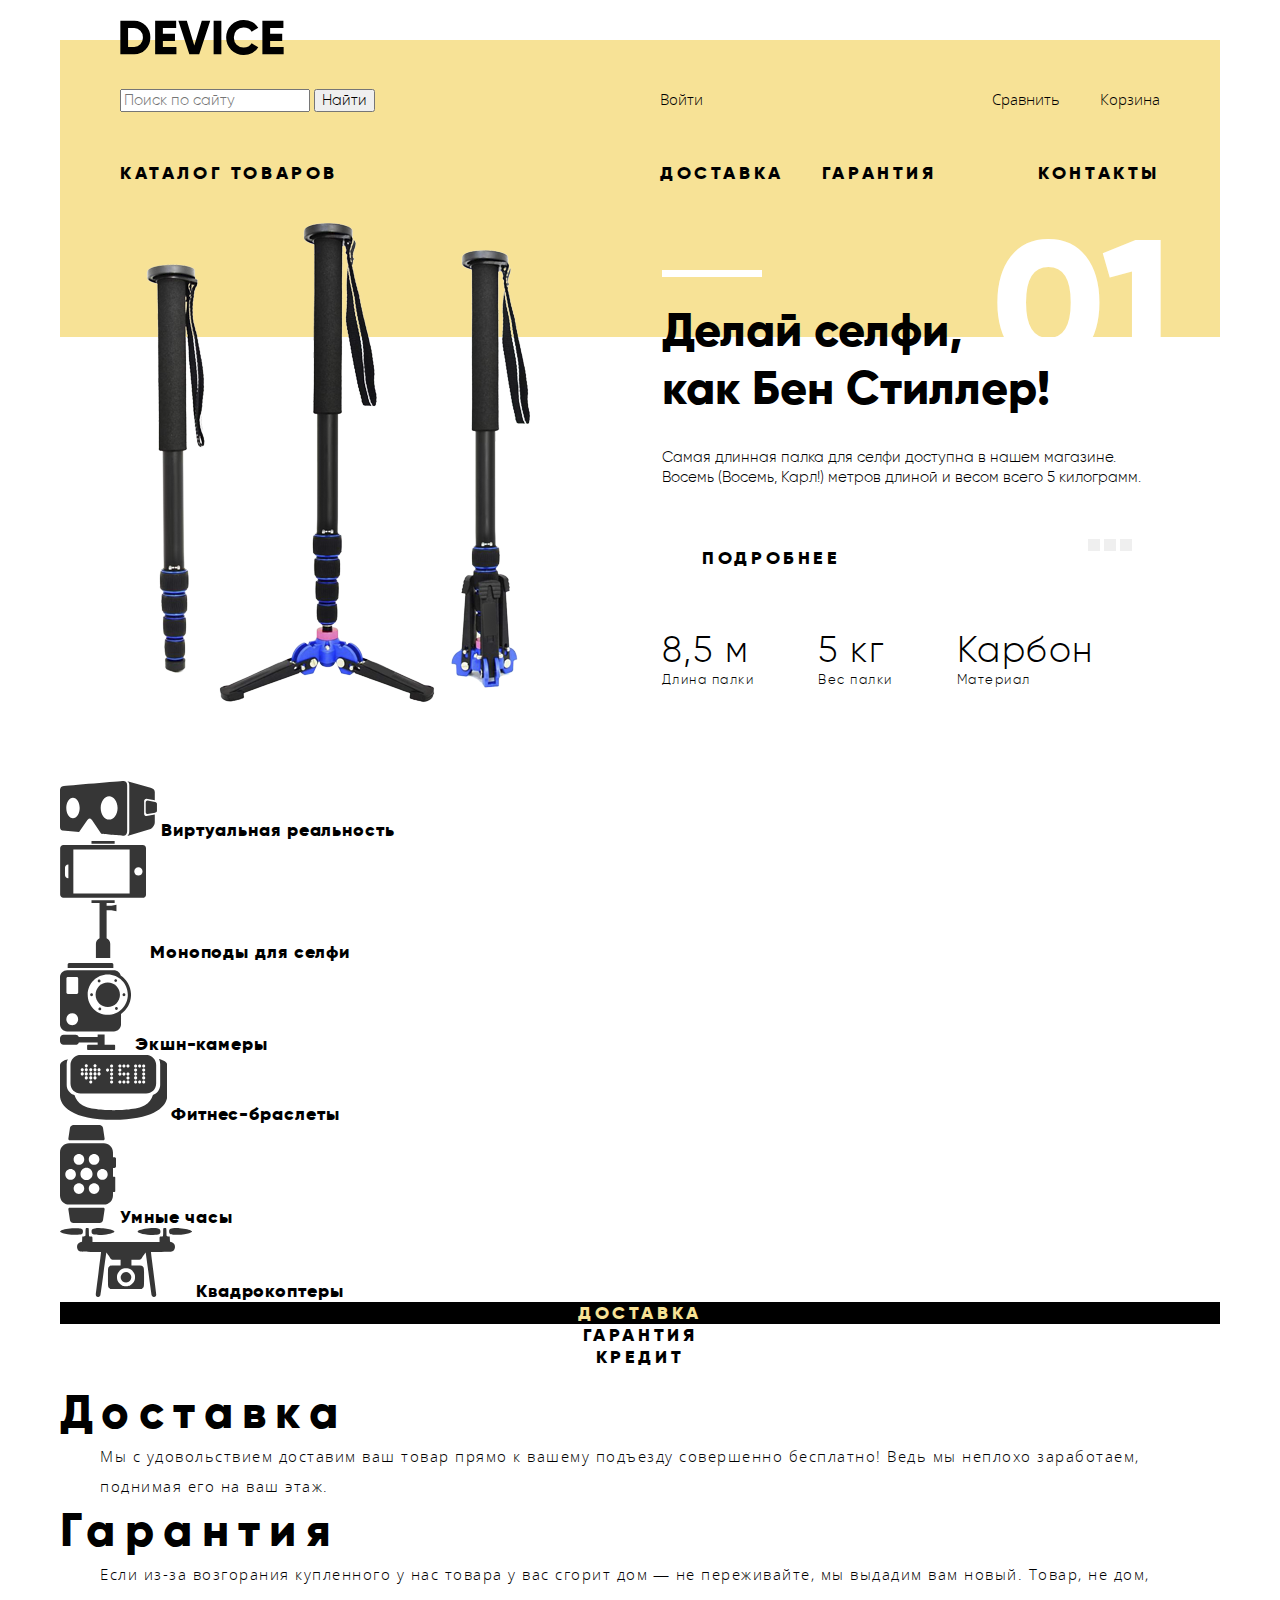
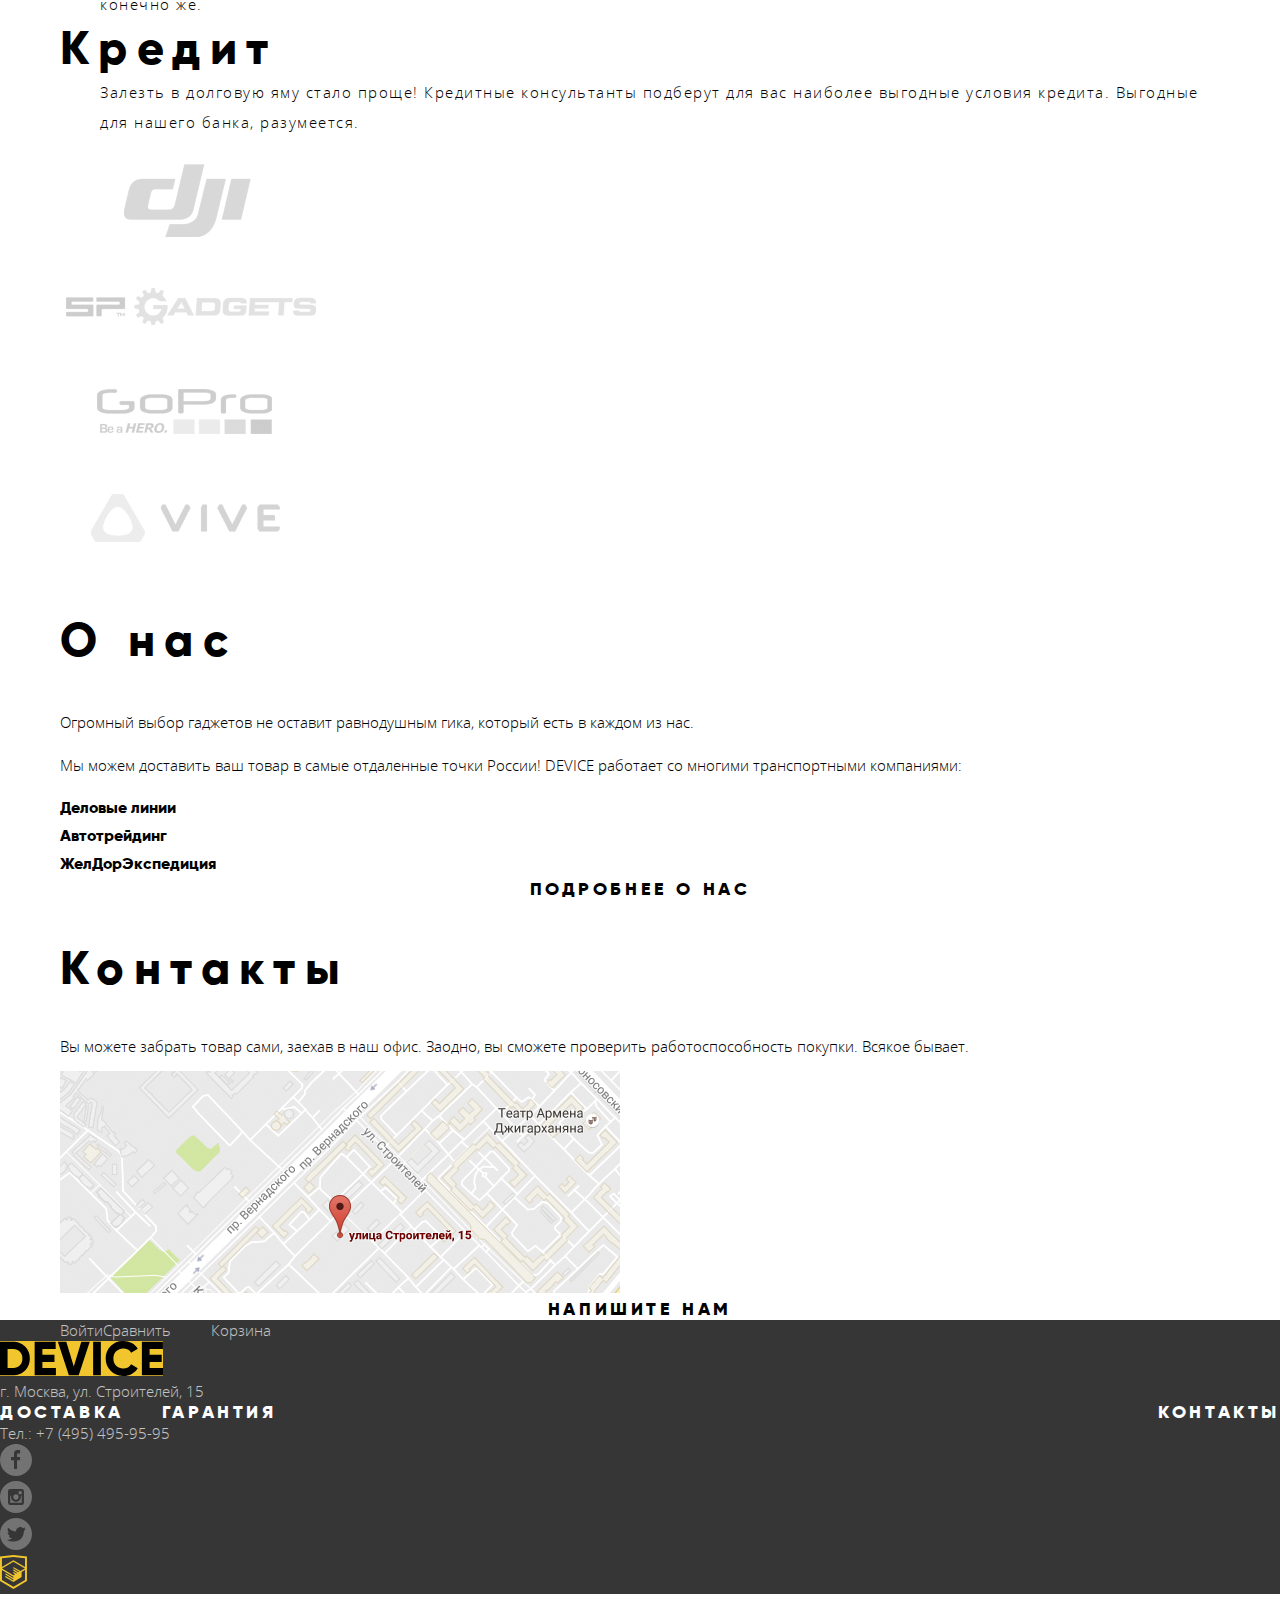
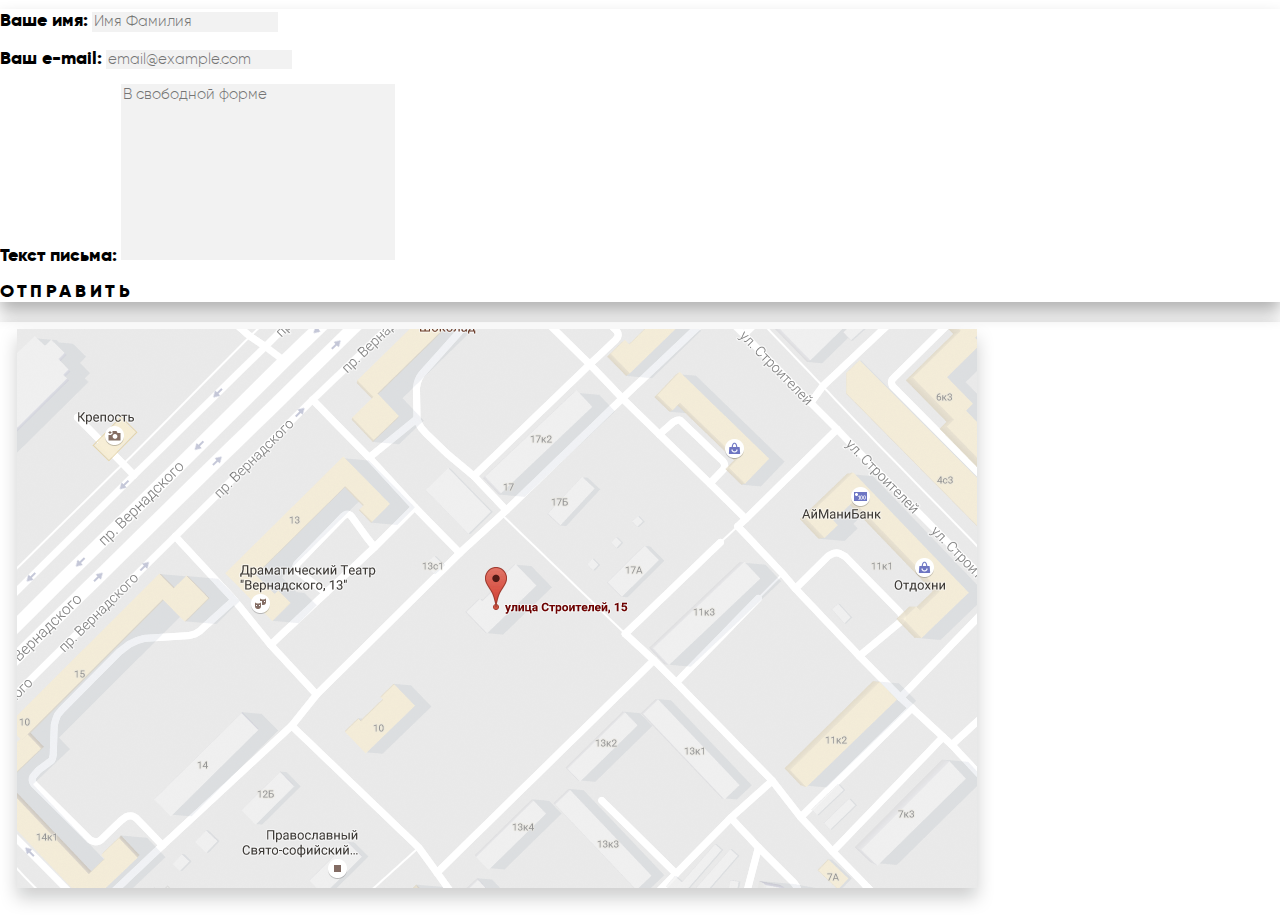
==== index.html @ 8427e27d "feat: add styles until slider" ====
<!DOCTYPE html>
<html lang="ru">

  <head>
    <meta charset="utf-8" />
    <meta http-equiv="X-UA-Compatible" content="IE=edge">
    <meta name="viewport" content="width=device-width, initial-scale=1.0">
    <link rel="stylesheet" href="css/normalize.css">
    <link rel="stylesheet" href="css/style.css">
    <title>Девайс</title>
  </head>

  <body class="page-body">
    <svg class="user-menu-sprite" xmlns="http://www.w3.org/2000/svg" xmlns:xlink="http://www.w3.org/1999/xlink"
      version="1.1">
      <symbol id="user" viewBox="0 0 9 10">
        <path fill="currentColor" d="M4.5.333c1.197 0 2.167 1.044 2.167 2.334C6.667 3.956 5.697 5 4.5 5
              3.303 5 2.333 3.956 2.333 2.667c0-1.29.97-2.334 2.167-2.334zm0
              9.334s4.333 0 4.333-1.167c0-1.4-2.112-2.917-4.333-2.917C2.28 5.583.167
              7.1.167 8.5.167 9.667 4.5 9.667 4.5 9.667z">
        </path>
      </symbol>
      <symbol id="compare" viewBox="0 0 10 10">
        <path fill="currentColor" d="M8 2h1.984v8H8zM0
              3h1.984v7H0zm4-3h2v10H4z"></path>
      </symbol>
      <symbol id="cart" viewBox="0 0 12 12">
        <path fill="currentColor" d="M11.864 3.017a.429.429 0 0 0-.327-.154H9.225V4.09c0 .563-.484
              1.022-1.08 1.022-.594 0-1.078-.458-1.078-1.022V2.863H4.909V4.09c0
              .563-.485 1.022-1.08 1.022-.595
              0-1.078-.458-1.078-1.022V2.863H.438a.43.43 0 0 0-.327.154.472.472 0 0
              0-.108.358l.776 7.134c.015.806.642 1.455 1.411 1.455h7.595c.77 0
              1.396-.649 1.411-1.455l.776-7.134a.476.476 0 0 0-.108-.358z">
        </path>
        <path fill="currentColor" d="M3.829 4.499c.239 0 .433-.184.433-.409V1.84c0-.632.672-1.022
              1.295-1.022h1.079c.655 0 1.078.401 1.078 1.022v2.25c0
              .225.194.409.431.409.239 0 .433-.184.433-.409V1.84C8.577.773 7.761 0
              6.636 0H5.557c-1.19 0-2.159.826-2.159 1.84v2.25c0
              .225.194.409.431.409z">
        </path>
      </symbol>
      <symbol id="logo" viewBox="0 0 164 35">
        <path fill="currentColor"
          d="m0.35 0.7v33.6h13.532a15.723 15.723 0 0 0 11.72-4.824 16.464 16.464
              0 0 0 4.712-11.976 16.465 16.465 0 0 0-4.712-11.976 15.723 15.723 0 0
              0-11.72-4.824zm7.733 26.208v-18.819h5.8a8.648 8.648 0 0 1 6.5 2.568
              9.412 9.412 0 0 1 2.489 6.84 9.41 9.41 0 0 1-2.489 6.84 8.646 8.646 0
              0 1-6.5
              2.568h-5.8zm34.8-5.952h12.082v-7.3h-12.086v-5.567h13.291v-7.389h-21.024v33.6h21.265v-7.392h-13.532v-5.952zm36.343
              13.344 11.019-33.6h-8.458l-7.491 24.72-7.491-24.72h-8.457l11.019
              33.6zm14.4 0h7.733v-33.6h-7.733zm38.615-1.416a15.514 15.514 0 0 0
              6.041-5.688l-6.67-3.84a7.488 7.488 0 0 1-3.165 3.024 9.874 9.874 0 0
              1-4.664 1.1 9.594 9.594 0 0 1-7.177-2.736 9.907 9.907 0 0
              1-2.682-7.248 9.908 9.908 0 0 1 2.682-7.248 9.594 9.594 0 0 1
              7.177-2.736 9.914 9.914 0 0 1 4.64 1.08 7.6 7.6 0 0 1 3.189
              3.048l6.67-3.84a15.881 15.881 0 0 0-6.09-5.688 17.419 17.419 0 0
              0-8.409-2.088 17.12 17.12 0 0 0-17.592 17.472 17.12 17.12 0 0 0 17.589
              17.476 17.519 17.519 0 0 0
              8.458-2.088zm17.881-11.928h12.082v-7.3h-12.085v-5.567h13.29v-7.389h-21.022v33.6h21.264v-7.392h-13.532v-5.952z">
        </path>
      </symbol>
      <symbol id="icon-plus" viewBox="0 0 16 16">
        <path fill="currentColor" d="M16 7H9V0H7v7H0v2h7v7h2V9h7z" />
      </symbol>
    </svg>
    <div class="container">
      <header class="page-header">
        <a class="logo__link pseudo-opacity">
          <svg class="logo__picture" width="164" height="35">
            <use xlink:href="#logo"></use>
          </svg>
          <!-- <img src="img/content/logo-device.svg" width="163" height="35" alt="Логотип проекта Девайс"
            class="logo__picture" /> -->
        </a>
        <div class="top-menu-container">
          <form action="https://echo.htmlacademy.ru/" class="search">
            <label for="search" class="visually-hidden">Поле поиска по сайту</label>
            <input type="text" name="search" id="search" placeholder="Поиск по сайту" />
            <button type="submit">Найти</button>
          </form>

          <ul class="user-menu list">
            <li class="user-menu__item user-menu__item--no-username">
              <a class="user-menu__link pseudo-opacity" aria-label="В личный
                            кабинет пользователя"></a>
            </li>
            <li class="user-menu__item user-menu__item--login">
              <a href="/blank.html" class="user-menu__link pseudo-opacity">Войти</a>
            </li>
            <li class="user-menu__item">
              <a href="/blank.html" class="user-menu__link pseudo-opacity">Сравнить</a>
            </li>
            <li class="user-menu__item">
              <a href="/blank.html" class="user-menu__link pseudo-opacity">Корзина</a>
            </li>
          </ul>
        </div>

        <nav class="site-navigation">
          <div class="sub-menu-container">
            <a href="/catalog.html" class="site-navigation__catalog-link extra-bold pseudo-opacity">Каталог товаров</a>
            <ul class="sub-menu list">
              <li class="sub-menu__section">
                <ul class="sub-menu__list list">
                  <li class="sub-menu__item">
                    <a href="/catalog.html" class="sub-menu__link pseudo-opacity">Виртуальная реальность</a>
                  </li>
                  <li class="sub-menu__item">
                    <a href="/catalog.html" class="sub-menu__link pseudo-opacity">Моноподы для селфи</a>
                  </li>
                  <li class="sub-menu__item">
                    <a href="/catalog.html" class="sub-menu__link pseudo-opacity">Экшн-камеры</a>
                  </li>
                </ul>
              </li>
              <li class="sub-menu__section">
                <ul class="sub-menu__list list">
                  <li class="sub-menu__item">
                    <a href="/catalog.html" class="sub-menu__link pseudo-opacity">Фитнес-браслеты</a>
                  </li>
                  <li class="sub-menu__item">
                    <a href="/catalog.html" class="sub-menu__link pseudo-opacity">Умные часы</a>
                  </li>
                </ul>
              </li>
              <li class="sub-menu__section">
                <ul class="sub-menu__list list">
                  <li class="sub-menu__item">
                    <a href="/catalog.html" class="sub-menu__link pseudo-opacity">Квадрокоптер</a>
                  </li>
                </ul>
              </li>
            </ul>
          </div>

          <ul class="site-navigation__list list">
            <li class="site-navigation__item">
              <a href="/blank.html" class="extra-bold site-navigation__link pseudo-opacity">Доставка</a>
            </li>
            <li class="site-navigation__item">
              <a href="/blank.html" class="extra-bold site-navigation__link pseudo-opacity">Гарантия</a>
            </li>
            <li class="site-navigation__item">
              <a href="/blank.html" class="extra-bold site-navigation__link pseudo-opacity">Контакты</a>
            </li>
          </ul>
        </nav>
      </header>
    </div>

    <main>
      <div class="container">
        <h1 class="visually-hidden">Интернет-магазин гаджетов "Девайс"</h1>

        <section class="promo-slider">
          <h2 class="visually-hidden">Топ девайсов</h2>
          <ol class="promo-slider__list list">
            <li class="promo-slider__item">
              <div class="promo-slider__picture-wrapper">
                <img src="img/content/slider-1.png" width="384" height="486" alt="Селфи-палка из карбона" />
              </div>
              <div class="promo-slider__content">
                <span class="promo-slider__slide-number extra-bold">01</span>
                <h3 class="promo-slider__title title">
                  Делай селфи, <br />
                  как Бен Стиллер!
                </h3>
                <p class="promo-slider__text">
                  Самая длинная палка для селфи доступна в нашем магазине.<br />
                  Восемь (Восемь, Карл!) метров длиной и весом всего 5 килограмм.
                </p>
                <a href="/blank.html" class="promo-slider__link extra-bold color-link">Подробнее</a>
                <dl class="promo-slider__properties">
                  <div class="promo-slider__properties-item">
                    <dt>Длина палки</dt>
                    <dd>8,5 м</dd>
                  </div>
                  <div class="promo-slider__properties-item">
                    <dt>Вес палки</dt>
                    <dd>5 кг</dd>
                  </div>
                  <div class="promo-slider__properties-item">
                    <dt>Материал</dt>
                    <dd>Карбон</dd>
                  </div>
                </dl>
              </div>
            </li>
            <li class="promo-slider__item promo-slider__item--inactive">
              <div class="promo-slider__picture-wrapper">
                <img src="img/content/slider-2.png" width="345" height="485" alt="Фитнес-браслет" />
              </div>
              <div class="promo-slider__content">
                <span class="promo-slider__slide-number extra-bold">02</span>
                <h3 class="promo-slider__title title">
                  Худеем<br />
                  правильно!
                </h3>
                <p class="promo-slider__text">
                  Мотивирующие фитнес-браслеты помогут найти в себе силы<br />
                  не пропускать занятия и соблюдать диету.
                </p>
                <a href="/blank.html" class="promo-slider__link extra-bold color-link">Подробнее</a>
                <dl class="promo-slider__properties">
                  <div class="promo-slider__properties-item">
                    <dt>Без подзарядки</dt>
                    <dd часов>48 часов</dd>
                  </div>
                </dl>
              </div>
            </li>
            <li class="promo-slider__item promo-slider__item--inactive">
              <div class="promo-slider__picture-wrapper">
                <img src="img/content/slider-3.png" width="526" height="334" alt="Квадрокоптер" />
              </div>
              <div class="promo-slider__content">
                <span class="promo-slider__slide-number extra-bold">03</span>
                <h3 class="promo-slider__title title">
                  Порхает как бабочка,<br />
                  жалит как пчела!
                </h3>
                <p class="promo-slider__text">
                  Этот обычный, на первый взгляд, квадрокоптер оснащен<br />
                  мощным лазером, замаскированным под стандартную камеру.
                </p>
                <a href="/blank.html" class="promo-slider__link extra-bold color-link">Подробнее</a>
                <dl class="promo-slider__properties">
                  <div class="promo-slider__properties-item">
                    <dt>Дальность полета</dt>
                    <dd>800 м</dd>
                  </div>
                  <div class="promo-slider__properties-item">
                    <dt>Радиус поражения</dt>
                    <dd>50 м</dd>
                  </div>
                </dl>
              </div>
            </li>
          </ol>
          <div class="promo-slider__slider">
            <button type="button" class="promo-slider__slider-item promo-slider__slider-item--active"></button>
            <button type="button" class="promo-slider__slider-item"></button>
            <button type="button" class="promo-slider__slider-item"></button>
          </div>
        </section>

        <section class="categories">
          <h2 class="visually-hidden">Категории каталога</h2>
          <ul class="categories__list list">
            <li class="categories__item">
              <img src="img/decor/popular-1.svg" width="97" height="55" alt="Виртуальная реальность" />
              <a href="catalog.html">Виртуальная реальность</a>
            </li>
            <li class="categories__item">
              <img src="img/decor/popular-2.svg" width="86" height="117" alt="Моноподы для селфи" />
              <a href="catalog.html">Моноподы для селфи</a>
            </li>
            <li class="categories__item">
              <img src="img/decor/popular-3.svg" width="71" height="87" alt="Экшн-камеры" />
              <a href="catalog.html">Экшн-камеры</a>
            </li>
            <li class="categories__item">
              <img src="img/decor/popular-4.svg" width="107" height="65" alt="Фитнес-браслеты" />
              <a href="catalog.html">Фитнес-браслеты</a>
            </li>
            <li class="categories__item">
              <img src="img/decor/popular-5.svg" width="56" height="98" alt="Умные часы" />
              <a href="catalog.html">Умные часы</a>
            </li>
            <li class="categories__item">
              <img src="img/decor/popular-6.svg" width="132" height="69" alt="Квадрокоптеры" />
              <a href="catalog.html">Квадрокоптеры</a>
            </li>
          </ul>
        </section>
      </div>

      <section class="services">
        <div class="container">
          <h2 class="visually-hidden">Предоставляемые услуги</h2>

          <ul class="services-navigation list">
            <li class="services-navigation__item services-navigation__item--active">
              <a href="/index.html" class="color-link">доставка</a>
            </li>
            <li class="services-navigation__item">
              <a href="/index.html" class="color-link">гарантия</a>
            </li>
            <li class="services-navigation__item">
              <a href="/index.html" class="color-link">кредит</a>
            </li>
          </ul>

          <dl class="services-definition">
            <div class="services-definition__item services-definition__item-1 services-definition__item--active">
              <dt class="extra-bold title title--wide">Доставка</dt>
              <dd>
                Мы с удовольствием доставим ваш товар прямо к вашему подъезду
                совершенно бесплатно! Ведь мы неплохо заработаем, поднимая его на
                ваш этаж.
              </dd>
            </div>

            <div class="services-definition__item services-definition__item-2">
              <dt class="extra-bold title title--wide">Гарантия</dt>
              <dd>
                Если из-за возгорания купленного у нас товара у вас сгорит дом — не
                переживайте, мы выдадим вам новый. Товар, не дом, конечно же.
              </dd>
            </div>

            <div class="services-definition__item services-definition__item-3">
              <dt class="extra-bold title title--wide">Кредит</dt>
              <dd>
                Залезть в долговую яму стало проще! Кредитные консультанты подберут
                для вас наиболее выгодные условия кредита. Выгодные для нашего
                банка, разумеется.
              </dd>
            </div>
          </dl>
        </div>
      </section>

      <div class="container">
        <section class="brands">
          <h2 class="visually-hidden">Список брендов</h2>
          <ul class="brands__list list">
            <li class="brands__item">
              <a href="/blank.html">
                <img src="img/content/logo-1.png" width="260" height="100" alt="На сайт компании" />
              </a>
            </li>
            <li class="brands__item">
              <a href="/blank.html">
                <img src="img/content/logo-2.png" width="260" height="100" alt="На сайт компании" />
              </a>
            </li>
            <li>
              <a href="/blank.html">
                <img src="img/content/logo-3.png" width="260" height="100" alt="На сайт компании" />
              </a>
            </li>
            <li class="brands__item">
              <a href="/blank.html">
                <img src="img/content/logo-4.png" width="260" height="100" alt="На сайт компании" />
              </a>
            </li>
          </ul>
        </section>
      </div>

      <div class="container">
        <section class="about">
          <h2 class="title title--wide">О нас</h2>
          <p class="text-paragraph">
            Огромный выбор гаджетов не оставит равнодушным гика, который есть в
            каждом из нас.
          </p>
          <p class="text-paragraph">
            Мы можем доставить ваш товар в самые отдаленные точки России! DEVICE
            работает со многими транспортными компаниями:
          </p>
          <ul class="partners__list list">
            <li class="partners__item">Деловые линии</li>
            <li class="partners__item">Автотрейдинг</li>
            <li class="partners__item">ЖелДорЭкспедиция</li>
          </ul>
          <a href="/blank.html" class="extra-bold color-link">подробнее о нас</a>
        </section>

        <section class="contacts">
          <h2 class="title title--wide">Контакты</h2>
          <p class="text-paragraph">
            Вы можете забрать товар сами, заехав в наш офис. Заодно, вы сможете
            проверить работоспособность покупки. Всякое бывает.
          </p>
          <a href="/blank.html">
            <img src="img/content/map.png" width="560" height="222" alt="Карта" />
          </a>
          <a href="/blank.html" class="extra-bold color-link">напишите нам</a>
        </section>
      </div>
    </main>

    <footer class="page-footer">
      <div class="container">
        <ul class="user-menu list">
          <li class="user-menu__item">
            <a href="/blank.html" class="user-menu__link">Войти</a>
          </li>
          <li class="user-menu__item">
            <a href="/blank.html" class="user-menu__link">Сравнить</a>
          </li>
          <li class="user-menu__item">
            <a href="/blank.html" class="user-menu__link">Корзина</a>
          </li>
        </ul>
      </div>

      <a class="logo__link pseudo-opacity">
        <img src="img/content/logo-device.svg" width="163" height="35" alt="Лого" class="logo__picture" />
      </a>

      <div>
        <address class="footer__address">г. Москва, ул. Строителей, 15</address>

        <ul class="site-navigation__list list">
          <li class="site-navigation__item">
            <a href="/blank.html" class="extra-bold site-navigation__link pseudo-opacity">Доставка</a>
          </li>
          <li class="site-navigation__item">
            <a href="/blank.html" class="extra-bold site-navigation__link pseudo-opacity">Гарантия</a>
          </li>
          <li class="site-navigation__item">
            <a href="/blank.html" class="extra-bold site-navigation__link pseudo-opacity">Контакты</a>
          </li>
        </ul>

        <a href="tel:+74954959595" class="footer__phone">Тел.: +7 (495) 495-95-95</a>
      </div>

      <div>
        <ul class="socials__list list">
          <li class="socials__item">
            <a href="https://facebook.com/" class="socials__link socials__link--facebook">
              <img src="img/decor/icon-fb.svg" width="32" height="32" alt="Facebook" />
            </a>
          </li>
          <li class="socials__item">
            <a href="https://instagram.com/" class="socials__link socials__link--instagram">
              <img src="img/decor/icon-instagram.svg" width="32" height="32" alt="Instagram" />
            </a>
          </li>
          <li class="socials__item">
            <a href="https://www.twitter.com/" class="socials__link socials__link--twitter">
              <img src="img/decor/icon-twitter.svg" width="32" height="32" alt="Twitter" />
            </a>
          </li>
        </ul>

        <a href="https://htmlacademy.ru/intensive/htmlcss" class="pseudo-opacity">
          <img src="img/content/logo-html.svg" width="27" height="34" alt="HTML Academy" />
        </a>
      </div>
    </footer>

    <section class="feedback">
      <h2 class="visually-hidden">Напишите нам</h2>
      <div class="feedback__form-container">
        <form class="feedback__form" action="https://echo.htmlacademy.ru/" method="post">
          <p>
            <label for="feedback-name">Ваше имя:</label>
            <input type="text" class="feedback__form-field" name="feedback-name" id="feedback-name"
              placeholder="Имя Фамилия">
          </p>

          <p>
            <label for="feedback-email">Ваш e-mail:</label>
            <input type="email" class="feedback__form-field" name="feedback-email" id="feedback-email"
              placeholder="email@example.com">
          </p>

          <p>
            <label for="feedback-message">Текст письма:</label>
            <textarea name="feedback-message" class="feedback__form-field feedback-text" id="feedback-message" cols="30"
              rows="10" placeholder="В свободной форме"></textarea>
          </p>

          <button type="submit" class="feedback__form-submit btn-reset-style extra-bold color-link">Отправить</button>
        </form>
      </div>
      <button type="button" class="feedback__close-form btn-reset-style close-form-btn">
        <span class="visually-hidden">Закрыть форму обратной связи</span>
      </button>
    </section>

    <section class="popup-map">
      <div class="popup-map__container">
        <h2 class="visually-hidden">Как до нас добраться</h2>
        <img src="img/content/map-big.png" width="994" height="593" alt="Карта">
        <button type="button" class="popup-map__close-button btn-reset-style close-form-btn">
          <span class="visually-hidden">Закрыть карту</span>
        </button>
      </div>
    </section>
  </body>

</html>
---- css/style.css ----
@font-face {
  font-family: "Open Sans";
  font-weight: 300;
  font-style: normal;
  src: local("Open Sans Light"), local("OpenSans-Light"),
    url(../fonts/opensanslight.woff2) format("woff2"),
    url(../fonts/opensanslight.woff) format("woff");
}

@font-face {
  font-family: "Open Sans";
  font-weight: 400;
  font-style: normal;
  src: local("Open Sans Regular"), local("OpenSans-Regular"),
    url(../fonts/opensans.woff2) format("woff2"),
    url(../fonts/opensans.woff) format("woff");
}

@font-face {
  font-family: "Gilroy";
  font-weight: 300;
  font-style: normal;
  src: local("Gilroy Light"), local("Gilroy-Light"),
    url(../fonts/gilroylight.woff2) format("woff2"),
    url(../fonts/gilroylight.woff) format("woff");
}

@font-face {
  font-family: "Gilroy";
  font-weight: 800;
  font-style: normal;
  src: local("Gilroy ExtraBold"), local("Gilroy-ExtraBold"),
    url(../fonts/gilroyextrabold.woff2) format("woff2"),
    url(../fonts/gilroyextrabold.woff) format("woff");
}

:root {
  --basic-black: #000000;
  --basic-dark: #363636;
  --basic-white: rgb(255, 255, 255);
  --basic-grey: #464646;
  --basic-half-grey: #7e7e7e;
  --basic-option-grey: #a6a6a6;
  --basic-mid-grey: #d9d9d9;
  --basic-grey-darker: #dcdcdc;
  --basic-grey-light: #e5e5e5;
  --basic-grey-lightest: #ebebeb;
  --basic-medium-grey: #f2f2f2;
  --basic-medium-grey-dark: rgb(234, 234, 234);
  --special-yellow-dark: #f0c52e;
  --special-yellow: #f7e296;
  --special-green: #91c92f;
  --status-warning: #f6dada;
  --white-30: rgb(255, 255, 255, 0.3);
  --white-60: rgb(255, 255, 255, 0.6);
  --decor-black-shadow-opacity: rgba(0 0 0 / 0.3);
  --decor-black-shadow-light-opacity: rgba(0 0 0 / 0.18);
}

body {
  min-width: 1200px;
  margin: 0;
  padding: 0;

  background-color: var(--basic-white);
  color: var(--basic-black);
  font-family: "Gilroy", "Verdana", sans-serif;
  font-size: 15px;
  line-height: 20px;
  font-weight: 300;
}

a {
  text-decoration: none;
  color: var(--basic-black);
}

img {
  max-width: 100%;
  height: auto;
}

*,
::before,
::after {
  box-sizing: border-box;
}

.user-menu-sprite {
  display: none;
}

.hidden {
  display: none;
}

.visually-hidden {
  position: absolute;
  width: 1px;
  height: 1px;
  margin: -1px;
  border: 0;
  padding: 0;
  clip: rect(0 0 0 0);
  overflow: hidden;
}

.page {
  height: 100%;
}

.page-body {
  display: grid;
  height: 100%;
  grid-template-rows: min-content 1fr min-content;
}

.container {
  width: 1200px;
  margin: 0 auto;
  padding: 0 20px;
}

.list {
  margin: 0;
  padding: 0;
  list-style: none;
}

.extra-bold {
  letter-spacing: 0.2em;
  text-transform: uppercase;
  font-size: 18px;
  font-weight: 800;
  line-height: 22px;
}

.color-link {
  position: relative;
  display: block;
  text-align: center;
}

.pseudo-opacity[href]:hover {
  opacity: 0.6;
}

.pseudo-opacity[href]:active,
.pseudo-opacity[href]:focus {
  opacity: 0.3;
}

.btn-reset-style {
  padding: 0;
  border: 0;
  background-color: transparent;
}

.user-menu__link,
.text-paragraph,
.breadcrumbs__link,
.catalog__item-to-compare,
.footer__address,
.footer__phone,
.search-field,
.services-definition__item dd,
.sort__link {
  font-family: "Open Sans", "Verdana", sans-serif;
  font-weight: 300;
}

/* Header */

.page-header {
  padding-top: 20px;
  padding-bottom: 18px;
  padding-right: 60px;
  padding-left: 60px;
  background-image: linear-gradient(
    to bottom,
    var(--basic-white) 40px,
    var(--special-yellow) 40px
  );
}

.top-menu-container {
  display: flex;
  justify-content: space-between;
  padding-top: 29px;
  padding-bottom: 50px;
}

.user-menu {
  display: flex;
  min-width: 500px;
}

.user-menu__item--login {
  margin-right: auto;
}

.user-menu__item:last-child {
  margin-left: 40px;
}

.site-navigation {
  display: flex;
  justify-content: space-between;
}

.site-navigation__list {
  display: flex;
  min-width: 500px;
}

.site-navigation__item {
  margin-right: 38px;
}

.site-navigation__item:last-child {
  margin-left: auto;
  margin-right: 0;
}

.sub-menu {
  display: none;
  /* display: flex; */
  padding-top: 12px;
  padding-bottom: 26px;
}

.sub-menu__section {
  margin-right: 61px;
}

.sub-menu__section:last-child {
  margin: 0;
}

.sub-menu__item {
  margin-bottom: 20px;
}

.sub-menu__item:last-child {
  margin-bottom: 10px;
}

/* Slider */

.promo-slider {
  position: relative;
  background-image: linear-gradient(
    to bottom,
    var(--special-yellow) 135px,
    var(--basic-white) 40px
  );
  padding-top: 17px;
  margin-bottom: 76px;
}

.promo-slider__item {
  display: flex;
  padding-right: 47px;
}

.promo-slider__item--inactive {
  display: none;
}

.promo-slider__picture-wrapper {
  width: 50%;
  display: flex;
  align-items: center;
  justify-content: center;
}

.promo-slider__content {
  padding-left: 45px;
  position: relative;
  display: flex;
  flex-direction: column;
  width: 50%;
}

.promo-slider__content::before {
  content: "";
  display: block;
  width: 100px;
  height: 7px;
  position: absolute;
  top: 51px;
  background-color: var(--basic-white);
}

.promo-slider__slide-number {
  align-self: flex-end;
  margin-bottom: -88px;
  font-weight: 800;
  font-size: 179px;
  line-height: 170px;
  letter-spacing: 0;
  text-transform: uppercase;
  color: var(--basic-white);
}

.promo-slider__title {
  margin-top: 0;
  margin-bottom: 30px;
  font-weight: 800;
}

.title {
  font-size: 47px;
  line-height: 58px;
}

.title--wide {
  letter-spacing: 0.2em;
}

.promo-slider__text {
  margin-top: 0;
  margin-bottom: 60px;
}

.promo-slider__link {
  position: relative;
  width: 220px;
  margin-bottom: 60px;
}

.promo-slider__properties {
  display: flex;
}

.promo-slider__properties-item {
  display: flex;
  flex-direction: column-reverse;
  letter-spacing: 0.1em;
}

.promo-slider__properties-item:not(:last-child) {
  margin-right: 64px;
}

.promo-slider__properties-item dt {
  font-size: 13px;
  line-height: 16px;
}

.promo-slider__properties-item dd {
  margin: 0;
  font-size: 36px;
  line-height: 43px;
}

.promo-slider__slider {
  position: absolute;
  right: 88px;
  bottom: 150px;
}

.promo-slider__slider-item {
  width: 12px;
  height: 12px;
  cursor: pointer;
  border: 0;
}

.categories__item a {
  font-weight: 800;
  font-size: 18px;
  line-height: 22px;
  letter-spacing: 0.05em;
}

.categories__item a:active {
  opacity: 0.3;
}

.services-navigation__item a {
  font-weight: 800;
  font-size: 18px;
  line-height: 22px;
  letter-spacing: 0.2em;
  text-transform: uppercase;
}

.services-navigation__item a:hover {
  background-color: var(--special-yellow-dark);
}

.services-navigation__item--active {
  background-color: var(--basic-black);
}

.services-navigation__item a:focus,
.services-navigation__item--active a,
.services-navigation__item--active a:hover {
  color: var(--special-yellow);
  background-color: var(--basic-black);
}

.services-definition__item dt {
  text-transform: none;
}

.services-definition__item dd {
  line-height: 30px;
  letter-spacing: 0.1em;
}

.about p {
  line-height: 28px;
}

.partners__item {
  font-weight: 800;
  font-size: 16px;
  line-height: 28px;
}

.page-footer {
  background-color: var(--basic-dark);
}

.page-footer .logo__picture {
  background-color: var(--special-yellow-dark);
}

.page-footer * {
  color: var(--basic-white);
}

.page-footer .user-menu__link {
  opacity: 0.7;
}

.page-footer .user-menu__link:hover {
  opacity: 1;
}

.page-footer .user-menu__link:active {
  opacity: 0.3;
}

.footer__address,
.footer__phone {
  opacity: 0.7;
  font-style: normal;
}

.footer__phone:hover {
  opacity: 1;
}

.footer__phone:focus {
  opacity: 0.3;
}

.socials__link {
  opacity: 0.3;
}

.socials__link:hover {
  opacity: 0.6;
}

.socials__link:active,
.socials__link:focus {
  opacity: 0.1;
}

.feedback__form-container {
  background-color: var(--basic-white);
  box-shadow: 0 10px 16px var(--decor-black-shadow-opacity);
}

.feedback__form label {
  font-weight: 800;
  font-size: 18px;
  line-height: 22px;
}

.feedback__form-field {
  background-color: var(--basic-medium-grey);
  border: 0;
}

.feedback__form-field:hover {
  background-color: var(--basic-medium-grey-dark);
}

.feedback__form-field:focus {
  background-color: var(--basic-white);
  outline: 2px solid var(--special-yellow);
}

.feedback__form-field:invalid {
  outline: 0;
  background-color: var(--status-warning);
}

.popup-map__container {
  box-shadow: 0 5px 16px var(--decor-black-shadow-opacity);
}

.feedback-text {
  resize: none;
}

.close-form-btn {
  background-image: url(../img/decor/modal-close.svg);
  opacity: 0.5;
}

.close-form-btn:hover,
.close-form-btn:focus {
  opacity: 1;
}

.close-form-btn:active {
  opacity: 0.3;
}

.breadcrumbs__link {
  opacity: 0.3;
  font-size: 14px;
  line-height: 19px;
}

.breadcrumbs__link:not(.breadcrumbs__link--current):hover {
  opacity: 0.6;
}

.breadcrumbs__link:not(.breadcrumbs__link--current):active {
  opacity: 0.1;
}

.filter {
  background-image: linear-gradient(
    to bottom,
    var(--basic-grey-darker) 70px,
    var(--basic-grey-light) 1px
  );
}

.filter__title,
.sort__title,
.pagination__btn,
.pagination__link {
  font-size: 16px;
  line-height: 20px;
  letter-spacing: 0.1em;
}

.filter__options legend {
  font-weight: 800;
  font-size: 14px;
  line-height: 17px;
  letter-spacing: 0.1em;
}

.filter__options span,
.filter__options input {
  font-size: 14px;
  line-height: 17px;
}

.price-controls input {
  border: 0;
  background-color: transparent;
  -moz-appearance: textfield;
}

.price-controls input::-webkit-inner-spin-button,
.price-controls input::-webkit-outer-spin-button {
  -webkit-appearance: none;
}

.form-label {
  font-size: 14px;
  line-height: 19px;
}

.sort {
  background-color: var(--basic-grey-light);
}

.sort__link {
  font-weight: 400;
  font-size: 14px;
  line-height: 19px;
  opacity: 0.3;
}

.sort__link--active {
  opacity: 1;
}

.sort__link:hover {
  opacity: 0.6;
}

.sort__link:active {
  opacity: 1;
}

.catalog__item h3 {
  font-weight: 800;
  font-size: 18px;
  line-height: 22px;
  letter-spacing: 0.05em;
}

.catalog__item-price {
  font-size: 16px;
  line-height: 19px;
  letter-spacing: 0.05em;
}

.catalog__item-actions--hidden {
  display: none;
}

.catalog__item-to-compare {
  font-size: 13px;
  line-height: 18px;
  letter-spacing: 0.1em;
  opacity: 0.5;
}

.catalog__item-to-compare:hover {
  opacity: 1;
}

.catalog__item-to-compare:active {
  opacity: 0.2;
}

.catalog__item-tag {
  font-weight: 800;
  font-size: 12px;
  line-height: 15px;
  opacity: 0.3;
  text-transform: uppercase;
}

.pagination {
  background-color: var(--basic-grey-lightest);
}

.pagination__btn:hover,
.pagination__btn:active {
  background-color: var(--basic-mid-grey);
}

.pagination__btn:active {
  opacity: 0.3;
}

.pagination__link:not(.pagination__link--active) {
  opacity: 0.3;
}

.pagination__link:hover {
  opacity: 0.6;
}

.pagination__link:active,
.pagination__link:focus {
  opacity: 1;
}
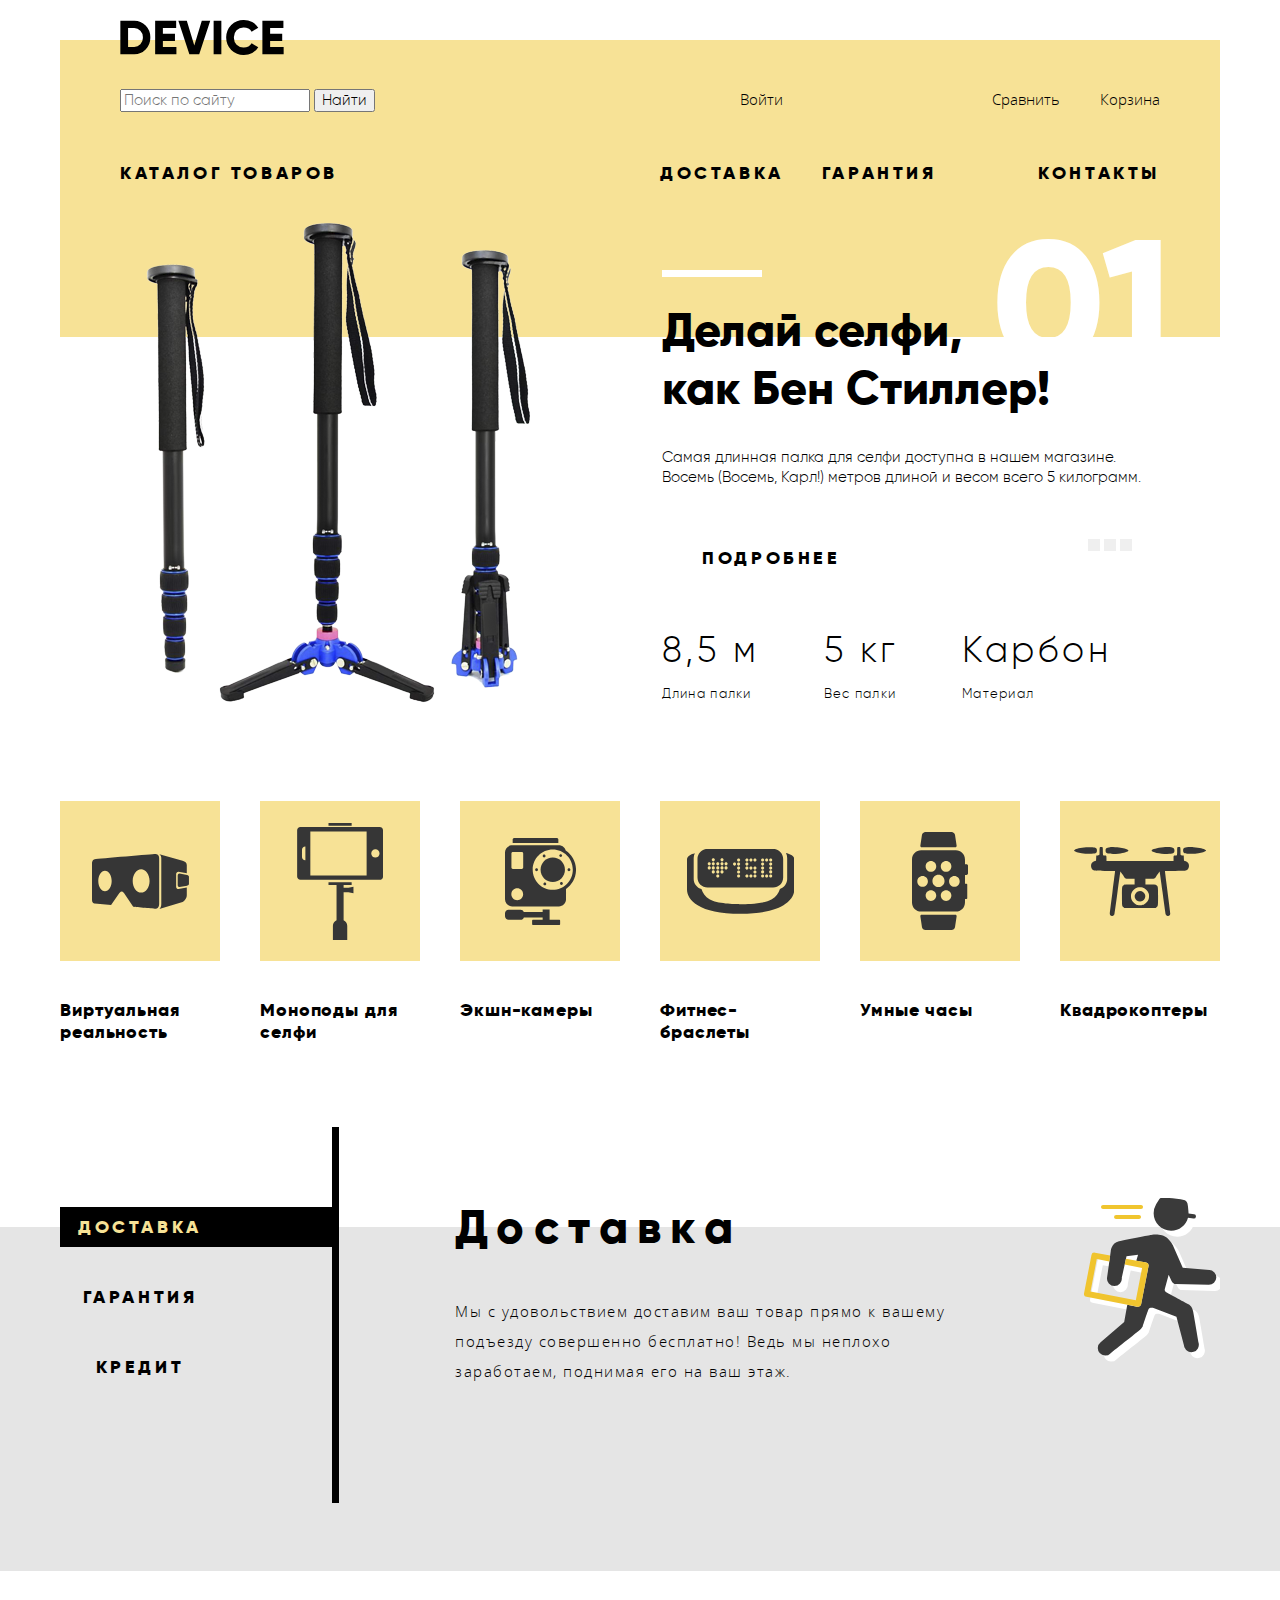
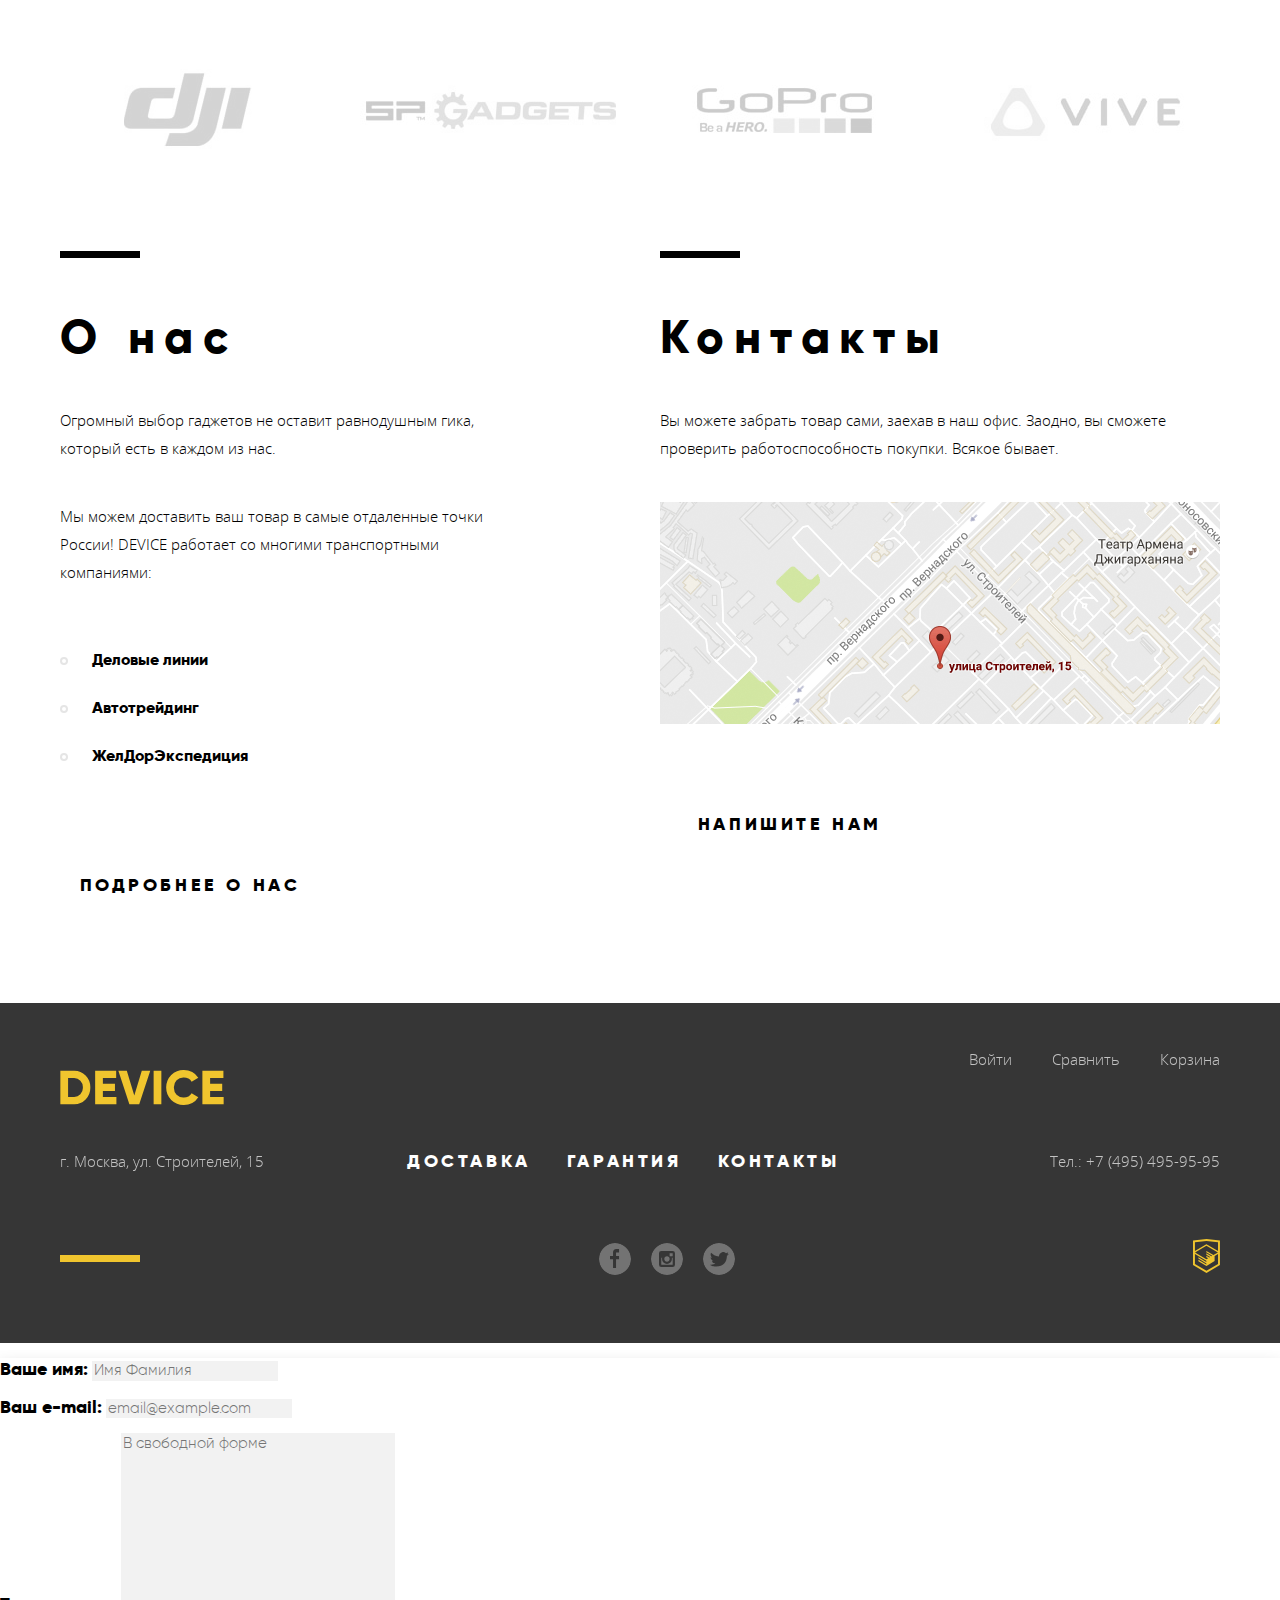
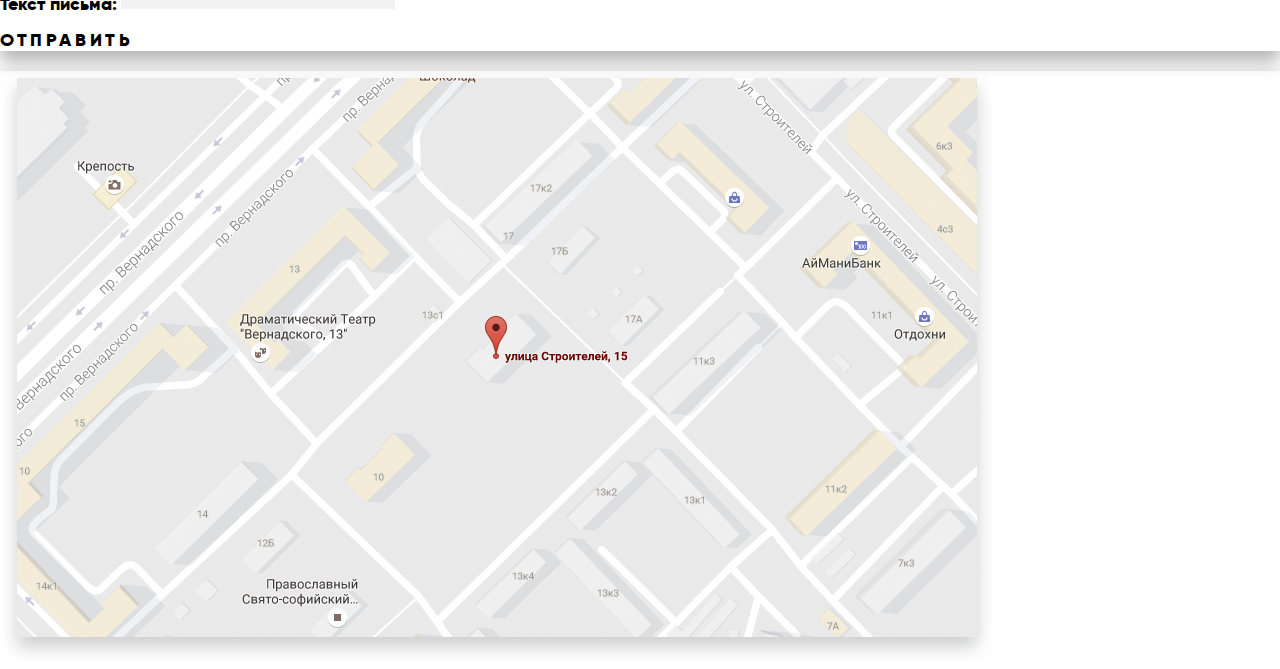
==== commit 97a3caee: "feat: add home page styles + footer" ====
--- a/index.html
+++ b/index.html
@@ -172,16 +172,16 @@
                 <a href="/blank.html" class="promo-slider__link extra-bold color-link">Подробнее</a>
                 <dl class="promo-slider__properties">
                   <div class="promo-slider__properties-item">
-                    <dt>Длина палки</dt>
-                    <dd>8,5 м</dd>
+                    <dt class="promo-slider__term">Длина палки</dt>
+                    <dd class="promo-slider__definition">8,5 м</dd>
                   </div>
                   <div class="promo-slider__properties-item">
-                    <dt>Вес палки</dt>
-                    <dd>5 кг</dd>
+                    <dt class="promo-slider__term">Вес палки</dt>
+                    <dd class="promo-slider__definition">5 кг</dd>
                   </div>
                   <div class="promo-slider__properties-item">
-                    <dt>Материал</dt>
-                    <dd>Карбон</dd>
+                    <dt class="promo-slider__term">Материал</dt>
+                    <dd class="promo-slider__definition">Карбон</dd>
                   </div>
                 </dl>
               </div>
@@ -203,8 +203,8 @@
                 <a href="/blank.html" class="promo-slider__link extra-bold color-link">Подробнее</a>
                 <dl class="promo-slider__properties">
                   <div class="promo-slider__properties-item">
-                    <dt>Без подзарядки</dt>
-                    <dd часов>48 часов</dd>
+                    <dt class="promo-slider__term">Без подзарядки</dt>
+                    <dd class="promo-slider__definition">48 часов</dd>
                   </div>
                 </dl>
               </div>
@@ -226,12 +226,12 @@
                 <a href="/blank.html" class="promo-slider__link extra-bold color-link">Подробнее</a>
                 <dl class="promo-slider__properties">
                   <div class="promo-slider__properties-item">
-                    <dt>Дальность полета</dt>
-                    <dd>800 м</dd>
+                    <dt class="promo-slider__term">Дальность полета</dt>
+                    <dd class="promo-slider__definition">800 м</dd>
                   </div>
                   <div class="promo-slider__properties-item">
-                    <dt>Радиус поражения</dt>
-                    <dd>50 м</dd>
+                    <dt class="promo-slider__term">Радиус поражения</dt>
+                    <dd class="promo-slider__definition">50 м</dd>
                   </div>
                 </dl>
               </div>
@@ -248,46 +248,76 @@
           <h2 class="visually-hidden">Категории каталога</h2>
           <ul class="categories__list list">
             <li class="categories__item">
-              <img src="img/decor/popular-1.svg" width="97" height="55" alt="Виртуальная реальность" />
-              <a href="catalog.html">Виртуальная реальность</a>
+              <a href="catalog.html" class="categories__item-title extra-bold">
+                <div class="categories__item-img-wrap">
+                  <img src="img/decor/popular-1.svg" class="categories__item-img" width="97" height="55"
+                    alt="Виртуальная реальность" />
+                </div>
+                <span>Виртуальная реальность</span>
+              </a>
             </li>
             <li class="categories__item">
-              <img src="img/decor/popular-2.svg" width="86" height="117" alt="Моноподы для селфи" />
-              <a href="catalog.html">Моноподы для селфи</a>
+              <a href="catalog.html" class="categories__item-title extra-bold">
+                <div class="categories__item-img-wrap">
+                  <img src="img/decor/popular-2.svg" class="categories__item-img" width="86" height="117"
+                    alt="Моноподы для селфи" />
+                </div>
+                <span>Моноподы для селфи</span>
+              </a>
             </li>
             <li class="categories__item">
-              <img src="img/decor/popular-3.svg" width="71" height="87" alt="Экшн-камеры" />
-              <a href="catalog.html">Экшн-камеры</a>
+              <a href="catalog.html" class="categories__item-title extra-bold">
+                <div class="categories__item-img-wrap">
+                  <img src="img/decor/popular-3.svg" class="categories__item-img" width="71" height="87"
+                    alt="Экшн-камеры" />
+                </div>
+                <span>Экшн-камеры</span>
+              </a>
             </li>
             <li class="categories__item">
-              <img src="img/decor/popular-4.svg" width="107" height="65" alt="Фитнес-браслеты" />
-              <a href="catalog.html">Фитнес-браслеты</a>
+              <a href="catalog.html" class="categories__item-title extra-bold">
+                <div class="categories__item-img-wrap">
+                  <img src="img/decor/popular-4.svg" class="categories__item-img" width="107" height="65"
+                    alt="Фитнес-браслеты" />
+                </div>
+                <span>Фитнес-браслеты</span>
+              </a>
             </li>
             <li class="categories__item">
-              <img src="img/decor/popular-5.svg" width="56" height="98" alt="Умные часы" />
-              <a href="catalog.html">Умные часы</a>
+              <a href="catalog.html" class="categories__item-title extra-bold">
+                <div class="categories__item-img-wrap">
+                  <img src="img/decor/popular-5.svg" class="categories__item-img" width="56" height="98"
+                    alt="Умные часы" />
+                </div>
+                <span>Умные часы</span>
+              </a>
             </li>
             <li class="categories__item">
-              <img src="img/decor/popular-6.svg" width="132" height="69" alt="Квадрокоптеры" />
-              <a href="catalog.html">Квадрокоптеры</a>
+              <a href="catalog.html" class="categories__item-title extra-bold">
+                <div class="categories__item-img-wrap">
+                  <img src="img/decor/popular-6.svg" class="categories__item-img" width="132" height="69"
+                    alt="Квадрокоптеры" />
+                </div>
+                <span>Квадрокоптеры</span>
+              </a>
             </li>
           </ul>
         </section>
       </div>
 
       <section class="services">
-        <div class="container">
+        <div class="container services-container">
           <h2 class="visually-hidden">Предоставляемые услуги</h2>
 
           <ul class="services-navigation list">
             <li class="services-navigation__item services-navigation__item--active">
-              <a href="/index.html" class="color-link">доставка</a>
+              <a href="/index.html" class="services-navigation__item-link extra-bold color-link">доставка</a>
             </li>
             <li class="services-navigation__item">
-              <a href="/index.html" class="color-link">гарантия</a>
+              <a href="/index.html" class="services-navigation__item-link extra-bold color-link">гарантия</a>
             </li>
             <li class="services-navigation__item">
-              <a href="/index.html" class="color-link">кредит</a>
+              <a href="/index.html" class="services-navigation__item-link extra-bold color-link">кредит</a>
             </li>
           </ul>
 
@@ -295,8 +325,8 @@
             <div class="services-definition__item services-definition__item-1 services-definition__item--active">
               <dt class="extra-bold title title--wide">Доставка</dt>
               <dd>
-                Мы с удовольствием доставим ваш товар прямо к вашему подъезду
-                совершенно бесплатно! Ведь мы неплохо заработаем, поднимая его на
+                Мы с удовольствием доставим ваш товар прямо к вашему<br>подъезду
+                совершенно бесплатно! Ведь мы неплохо<br>заработаем, поднимая его на
                 ваш этаж.
               </dd>
             </div>
@@ -305,7 +335,7 @@
               <dt class="extra-bold title title--wide">Гарантия</dt>
               <dd>
                 Если из-за возгорания купленного у нас товара у вас сгорит дом — не
-                переживайте, мы выдадим вам новый. Товар, не дом, конечно же.
+                переживайте, мы выдадим вам новый.<br>Товар, не дом, конечно же.
               </dd>
             </div>
 
@@ -313,7 +343,7 @@
               <dt class="extra-bold title title--wide">Кредит</dt>
               <dd>
                 Залезть в долговую яму стало проще! Кредитные консультанты подберут
-                для вас наиболее выгодные условия кредита. Выгодные для нашего
+                для вас наиболее выгодные<br>условия кредита. Выгодные для нашего
                 банка, разумеется.
               </dd>
             </div>
@@ -326,30 +356,22 @@
           <h2 class="visually-hidden">Список брендов</h2>
           <ul class="brands__list list">
             <li class="brands__item">
-              <a href="/blank.html">
-                <img src="img/content/logo-1.png" width="260" height="100" alt="На сайт компании" />
-              </a>
+              <a href="blank.html" class="brands__item-link" aria-label="На сайт компании DJI"></a>
             </li>
             <li class="brands__item">
-              <a href="/blank.html">
-                <img src="img/content/logo-2.png" width="260" height="100" alt="На сайт компании" />
-              </a>
-            </li>
-            <li>
-              <a href="/blank.html">
-                <img src="img/content/logo-3.png" width="260" height="100" alt="На сайт компании" />
-              </a>
+              <a href="/blank.html" class="brands__item-link" aria-label="На сайт компании SPGADGETS"></a>
             </li>
             <li class="brands__item">
-              <a href="/blank.html">
-                <img src="img/content/logo-4.png" width="260" height="100" alt="На сайт компании" />
-              </a>
+              <a href="/blank.html" class="brands__item-link" aria-label="На сайт компании GoPro"></a>
+            </li>
+            <li class="brands__item">
+              <a href="/blank.html" class="brands__item-link" aria-label="На сайт компании Vive"></a>
             </li>
           </ul>
         </section>
       </div>
 
-      <div class="container">
+      <div class="container information-container">
         <section class="about">
           <h2 class="title title--wide">О нас</h2>
           <p class="text-paragraph">
@@ -365,7 +387,7 @@
             <li class="partners__item">Автотрейдинг</li>
             <li class="partners__item">ЖелДорЭкспедиция</li>
           </ul>
-          <a href="/blank.html" class="extra-bold color-link">подробнее о нас</a>
+          <a href="/blank.html" class="about__link extra-bold color-link">подробнее о нас</a>
         </section>
 
         <section class="contacts">
@@ -377,70 +399,69 @@
           <a href="/blank.html">
             <img src="img/content/map.png" width="560" height="222" alt="Карта" />
           </a>
-          <a href="/blank.html" class="extra-bold color-link">напишите нам</a>
+          <a href="/blank.html" class="feedback__link extra-bold color-link">напишите нам</a>
         </section>
       </div>
     </main>
 
     <footer class="page-footer">
-      <div class="container">
+      <div class="page-footer__container container">
         <ul class="user-menu list">
           <li class="user-menu__item">
-            <a href="/blank.html" class="user-menu__link">Войти</a>
+            <a href="/blank.html" class="user-menu__link white-text">Войти</a>
           </li>
           <li class="user-menu__item">
-            <a href="/blank.html" class="user-menu__link">Сравнить</a>
+            <a href="/blank.html" class="user-menu__link white-text">Сравнить</a>
           </li>
           <li class="user-menu__item">
-            <a href="/blank.html" class="user-menu__link">Корзина</a>
+            <a href="/blank.html" class="user-menu__link white-text">Корзина</a>
           </li>
         </ul>
-      </div>
-
-      <a class="logo__link pseudo-opacity">
-        <img src="img/content/logo-device.svg" width="163" height="35" alt="Лого" class="logo__picture" />
-      </a>
-
-      <div>
-        <address class="footer__address">г. Москва, ул. Строителей, 15</address>
-
-        <ul class="site-navigation__list list">
-          <li class="site-navigation__item">
-            <a href="/blank.html" class="extra-bold site-navigation__link pseudo-opacity">Доставка</a>
-          </li>
-          <li class="site-navigation__item">
-            <a href="/blank.html" class="extra-bold site-navigation__link pseudo-opacity">Гарантия</a>
-          </li>
-          <li class="site-navigation__item">
-            <a href="/blank.html" class="extra-bold site-navigation__link pseudo-opacity">Контакты</a>
-          </li>
-        </ul>
-
-        <a href="tel:+74954959595" class="footer__phone">Тел.: +7 (495) 495-95-95</a>
-      </div>
-
-      <div>
-        <ul class="socials__list list">
-          <li class="socials__item">
-            <a href="https://facebook.com/" class="socials__link socials__link--facebook">
-              <img src="img/decor/icon-fb.svg" width="32" height="32" alt="Facebook" />
-            </a>
-          </li>
-          <li class="socials__item">
-            <a href="https://instagram.com/" class="socials__link socials__link--instagram">
-              <img src="img/decor/icon-instagram.svg" width="32" height="32" alt="Instagram" />
-            </a>
-          </li>
-          <li class="socials__item">
-            <a href="https://www.twitter.com/" class="socials__link socials__link--twitter">
-              <img src="img/decor/icon-twitter.svg" width="32" height="32" alt="Twitter" />
-            </a>
-          </li>
-        </ul>
-
-        <a href="https://htmlacademy.ru/intensive/htmlcss" class="pseudo-opacity">
-          <img src="img/content/logo-html.svg" width="27" height="34" alt="HTML Academy" />
+
+        <a class="logo__link pseudo-opacity" aria-label="Ссылка на главную страницу">
+          <svg class="logo__picture" width="164" height="35">
+            <use xlink:href="#logo"></use>
+          </svg>
         </a>
+
+        <div class="page-footer__nav-container">
+          <address class="footer__address white-text">г. Москва, ул. Строителей, 15</address>
+
+          <ul class="site-navigation__list list">
+            <li class="site-navigation__item">
+              <a href="/blank.html" class="extra-bold site-navigation__link pseudo-opacity white-text">Доставка</a>
+            </li>
+            <li class="site-navigation__item">
+              <a href="/blank.html" class="extra-bold site-navigation__link pseudo-opacity white-text">Гарантия</a>
+            </li>
+            <li class="site-navigation__item">
+              <a href="/blank.html" class="extra-bold site-navigation__link pseudo-opacity white-text">Контакты</a>
+            </li>
+          </ul>
+
+          <a href="tel:+74954959595" class="footer__phone white-text">Тел.: +7 (495) 495-95-95</a>
+        </div>
+
+        <div class="page-footer__socials-container">
+          <ul class="socials__list list">
+            <li class="socials__item">
+              <a class="socials__link socials__link--facebook" href="https://www.facebook.com/">
+                <span class="visually-hidden">Наш профиль в Facebook</span></a>
+            </li>
+            <li class="socials__item">
+              <a class="socials__link socials__link--instagram" href="https://www.instagram.com/">
+                <span class="visually-hidden">Наш профиль в Instagram</span></a>
+            </li>
+            <li class="socials__item">
+              <a class="socials__link socials__link--twitter" href="https://www.twitter.com/">
+                <span class="visually-hidden">Наш профиль в Twitter</span></a>
+            </li>
+          </ul>
+
+          <a href="https://htmlacademy.ru/intensive/htmlcss" class="pseudo-opacity">
+            <img src="img/content/logo-html.svg" width="27" height="34" alt="HTML Academy" />
+          </a>
+        </div>
       </div>
     </footer>
 
--- a/css/style.css
+++ b/css/style.css
@@ -37,7 +37,7 @@
 :root {
   --basic-black: #000000;
   --basic-dark: #363636;
-  --basic-white: rgb(255, 255, 255);
+  --basic-white: #ffffff;
   --basic-grey: #464646;
   --basic-half-grey: #7e7e7e;
   --basic-option-grey: #a6a6a6;
@@ -46,7 +46,7 @@
   --basic-grey-light: #e5e5e5;
   --basic-grey-lightest: #ebebeb;
   --basic-medium-grey: #f2f2f2;
-  --basic-medium-grey-dark: rgb(234, 234, 234);
+  --basic-medium-grey-dark: #eaeaea;
   --special-yellow-dark: #f0c52e;
   --special-yellow: #f7e296;
   --special-green: #91c92f;
@@ -88,6 +88,10 @@
 
 .user-menu-sprite {
   display: none;
+}
+
+.white-text {
+  color: var(--basic-white);
 }
 
 .hidden {
@@ -169,6 +173,12 @@
   font-weight: 300;
 }
 
+.text-paragraph {
+  margin: 0;
+  margin-bottom: 40px;
+  line-height: 28px;
+}
+
 /* Header */
 
 .page-header {
@@ -183,6 +193,11 @@
   );
 }
 
+.logo__link {
+  display: inline-block;
+  vertical-align: middle;
+}
+
 .top-menu-container {
   display: flex;
   justify-content: space-between;
@@ -343,15 +358,18 @@
   margin-right: 64px;
 }
 
-.promo-slider__properties-item dt {
+.promo-slider__term {
   font-size: 13px;
-  line-height: 16px;
-}
-
-.promo-slider__properties-item dd {
+  line-height: 15px;
+  letter-spacing: 0.1em;
+}
+
+.promo-slider__definition {
   margin: 0;
+  padding-bottom: 15px;
   font-size: 36px;
-  line-height: 43px;
+  line-height: 42px;
+  letter-spacing: 0.1em;
 }
 
 .promo-slider__slider {
@@ -367,26 +385,89 @@
   border: 0;
 }
 
-.categories__item a {
-  font-weight: 800;
-  font-size: 18px;
-  line-height: 22px;
+/* Categories */
+
+.categories {
+  margin-bottom: 49px;
+}
+
+.categories__list {
+  display: flex;
+  justify-content: space-between;
+  padding-top: 20px;
+  padding-bottom: 20px;
+  width: 100%;
+}
+
+.categories__item {
+  display: flex;
+  flex-direction: column;
+  width: 160px;
+}
+
+.categories__item:not(:last-child) {
+  margin-right: 40px;
+}
+
+.categories__item-title {
   letter-spacing: 0.05em;
-}
-
-.categories__item a:active {
-  opacity: 0.3;
-}
-
-.services-navigation__item a {
-  font-weight: 800;
-  font-size: 18px;
-  line-height: 22px;
-  letter-spacing: 0.2em;
-  text-transform: uppercase;
-}
-
-.services-navigation__item a:hover {
+  text-transform: none;
+}
+
+.categories__item-title:active {
+  opacity: 0.3;
+}
+
+.categories__item-img-wrap {
+  width: 160px;
+  height: 160px;
+  display: flex;
+  flex-direction: column;
+  align-items: center;
+  justify-content: center;
+  background-color: var(--special-yellow);
+  margin-bottom: 38px;
+}
+
+.categories__item:hover .categories__item-img-wrap {
+  background-color: var(--special-yellow-dark);
+}
+
+/* Services */
+
+.services {
+  background-image: linear-gradient(
+    to bottom,
+    var(--basic-white) 115px,
+    var(--basic-grey-light) 115px
+  );
+}
+
+.services-container {
+  display: flex;
+  padding-top: 15px;
+  padding-bottom: 68px;
+  position: relative;
+}
+
+.services-navigation {
+  width: 279px;
+  border-right: 7px solid var(--basic-black);
+  padding-top: 80px;
+  padding-bottom: 86px;
+}
+
+.services-navigation__item {
+  margin-bottom: 30px;
+}
+
+.services-navigation__item-link {
+  padding-top: 9px;
+  padding-bottom: 9px;
+  width: 160px;
+}
+
+.services-navigation__item-link:hover {
   background-color: var(--special-yellow-dark);
 }
 
@@ -394,42 +475,192 @@
   background-color: var(--basic-black);
 }
 
-.services-navigation__item a:focus,
-.services-navigation__item--active a,
-.services-navigation__item--active a:hover {
+.services-navigation__item-link:focus,
+.services-navigation__item--active .services-navigation__item-link,
+.services-navigation__item--active .services-navigation__item-link:hover {
   color: var(--special-yellow);
   background-color: var(--basic-black);
 }
 
+.services-definition {
+  margin: 0;
+  max-width: 690px;
+  padding-top: 71px;
+  padding-left: 116px;
+}
+
+.services-definition__item {
+  display: none;
+}
+
+.services-definition__item--active {
+  display: block;
+}
+
+.services-definition__item::after {
+  content: "";
+  position: absolute;
+  right: 20px;
+}
+
+.services-definition__item-1::after {
+  background-image: url("/img/decor/delivery.svg");
+  top: 86px;
+  width: 136px;
+  height: 164px;
+}
+
+.services-definition__item-2::after {
+  background-image: url("/img/decor/warranty.svg");
+  top: 68px;
+  width: 171px;
+  height: 195px;
+}
+
+.services-definition__item-3::after {
+  background-image: url("/img/decor/credit.svg");
+  top: 63px;
+  width: 156px;
+  height: 188px;
+}
+
 .services-definition__item dt {
   text-transform: none;
+  margin-bottom: 40px;
 }
 
 .services-definition__item dd {
+  margin: 0;
   line-height: 30px;
   letter-spacing: 0.1em;
 }
 
-.about p {
-  line-height: 28px;
+/* Brands */
+
+.brands {
+  margin-top: 90px;
+}
+
+.brands__list {
+  display: flex;
+}
+
+.brands__item {
+  display: block;
+  width: 260px;
+  height: 100px;
+  opacity: 0.2;
+  filter: grayscale(1);
+}
+
+.brands__item:not(:last-child) {
+  margin-right: 40px;
+}
+
+.brands__item:nth-child(1) {
+  background-image: url("/img/content/logo-dji.jpg");
+}
+
+.brands__item:nth-child(2) {
+  background-image: url("/img/content/logo-spgadgets.jpg");
+}
+
+.brands__item:nth-child(3) {
+  background-image: url("/img/content/logo-gopro.jpg");
+}
+
+.brands__item:nth-child(4) {
+  background-image: url("/img/content/logo-vive.jpg");
+}
+
+.brands__item:hover {
+  opacity: 1;
+  filter: grayscale(0);
+}
+
+/* Info */
+
+.information-container {
+  display: flex;
+  min-height: 666px;
+  margin-top: 90px;
+  margin-bottom: 86px;
+}
+
+.about,
+.contacts {
+  display: flex;
+  flex-direction: column;
+  width: 50%;
+}
+
+.about::before,
+.contacts::before {
+  content: "";
+  display: block;
+  width: 80px;
+  height: 7px;
+  background-color: var(--basic-black);
+}
+
+.about {
+  padding-right: 107px;
+}
+
+.contacts {
+  padding-left: 20px;
+}
+
+.about .title,
+.contacts .title {
+  margin-top: 50px;
+  margin-bottom: 50px;
+  height: 48px;
+}
+
+.partners__list {
+  padding-top: 20px;
 }
 
 .partners__item {
   font-weight: 800;
   font-size: 16px;
   line-height: 28px;
-}
+  margin-bottom: 20px;
+}
+
+.partners__item::before {
+  content: "";
+  display: inline-block;
+  width: 8px;
+  height: 8px;
+  margin-right: 24px;
+  border: 2px solid var(--basic-grey-light);
+  border-radius: 50%;
+}
+
+.about__link,
+.feedback__link {
+  margin-top: 84px;
+  width: 260px;
+}
+
+/* Footer */
 
 .page-footer {
+  padding-top: 46px;
+  padding-bottom: 30px;
   background-color: var(--basic-dark);
 }
 
-.page-footer .logo__picture {
-  background-color: var(--special-yellow-dark);
-}
-
-.page-footer * {
-  color: var(--basic-white);
+.page-footer .user-menu {
+  width: 100%;
+  display: flex;
+  justify-content: flex-end;
+}
+
+.user-menu__item {
+  margin-left: 40px;
 }
 
 .page-footer .user-menu__link {
@@ -442,6 +673,32 @@
 
 .page-footer .user-menu__link:active {
   opacity: 0.3;
+}
+
+.page-footer .logo__picture {
+  color: var(--special-yellow-dark);
+}
+
+.page-footer__nav-container {
+  display: flex;
+  align-items: center;
+  justify-content: space-between;
+  margin-top: 40px;
+  margin-bottom: 67px;
+}
+
+.page-footer .site-navigation {
+  display: flex;
+  justify-content: center;
+}
+
+.page-footer .site-navigation__item:not(:last-child) {
+  margin-left: 0;
+  margin-right: 36px;
+}
+
+.page-footer .site-navigation__item:last-child {
+  margin-left: 0;
 }
 
 .footer__address,
@@ -458,8 +715,33 @@
   opacity: 0.3;
 }
 
+.page-footer__socials-container {
+  margin-bottom: 35px;
+  display: flex;
+  justify-content: space-between;
+  align-items: center;
+}
+
+.page-footer__socials-container::before {
+  content: '';
+  background-color: var(--special-yellow-dark);
+  width: 80px;
+  height: 7px;
+}
+
+.socials__list {
+  display: flex;
+  justify-content: center;
+}
+
 .socials__link {
-  opacity: 0.3;
+  display: block;
+  width: 32px;
+  height: 32px;
+  opacity: 0.3;
+  border-radius: 50%;
+  background-repeat: no-repeat;
+  background-position: center;
 }
 
 .socials__link:hover {
@@ -470,6 +752,24 @@
 .socials__link:focus {
   opacity: 0.1;
 }
+
+.socials__item {
+  margin-right: 10px;
+  margin-left: 10px;
+}
+
+.socials__link--facebook {
+  background-image: url(../img/decor/icon-fb.svg);
+}
+
+.socials__link--instagram {
+  background-image: url(../img/decor/icon-instagram.svg);
+}
+
+.socials__link--twitter {
+  background-image: url(../img/decor/icon-twitter.svg);
+}
+
 
 .feedback__form-container {
   background-color: var(--basic-white);
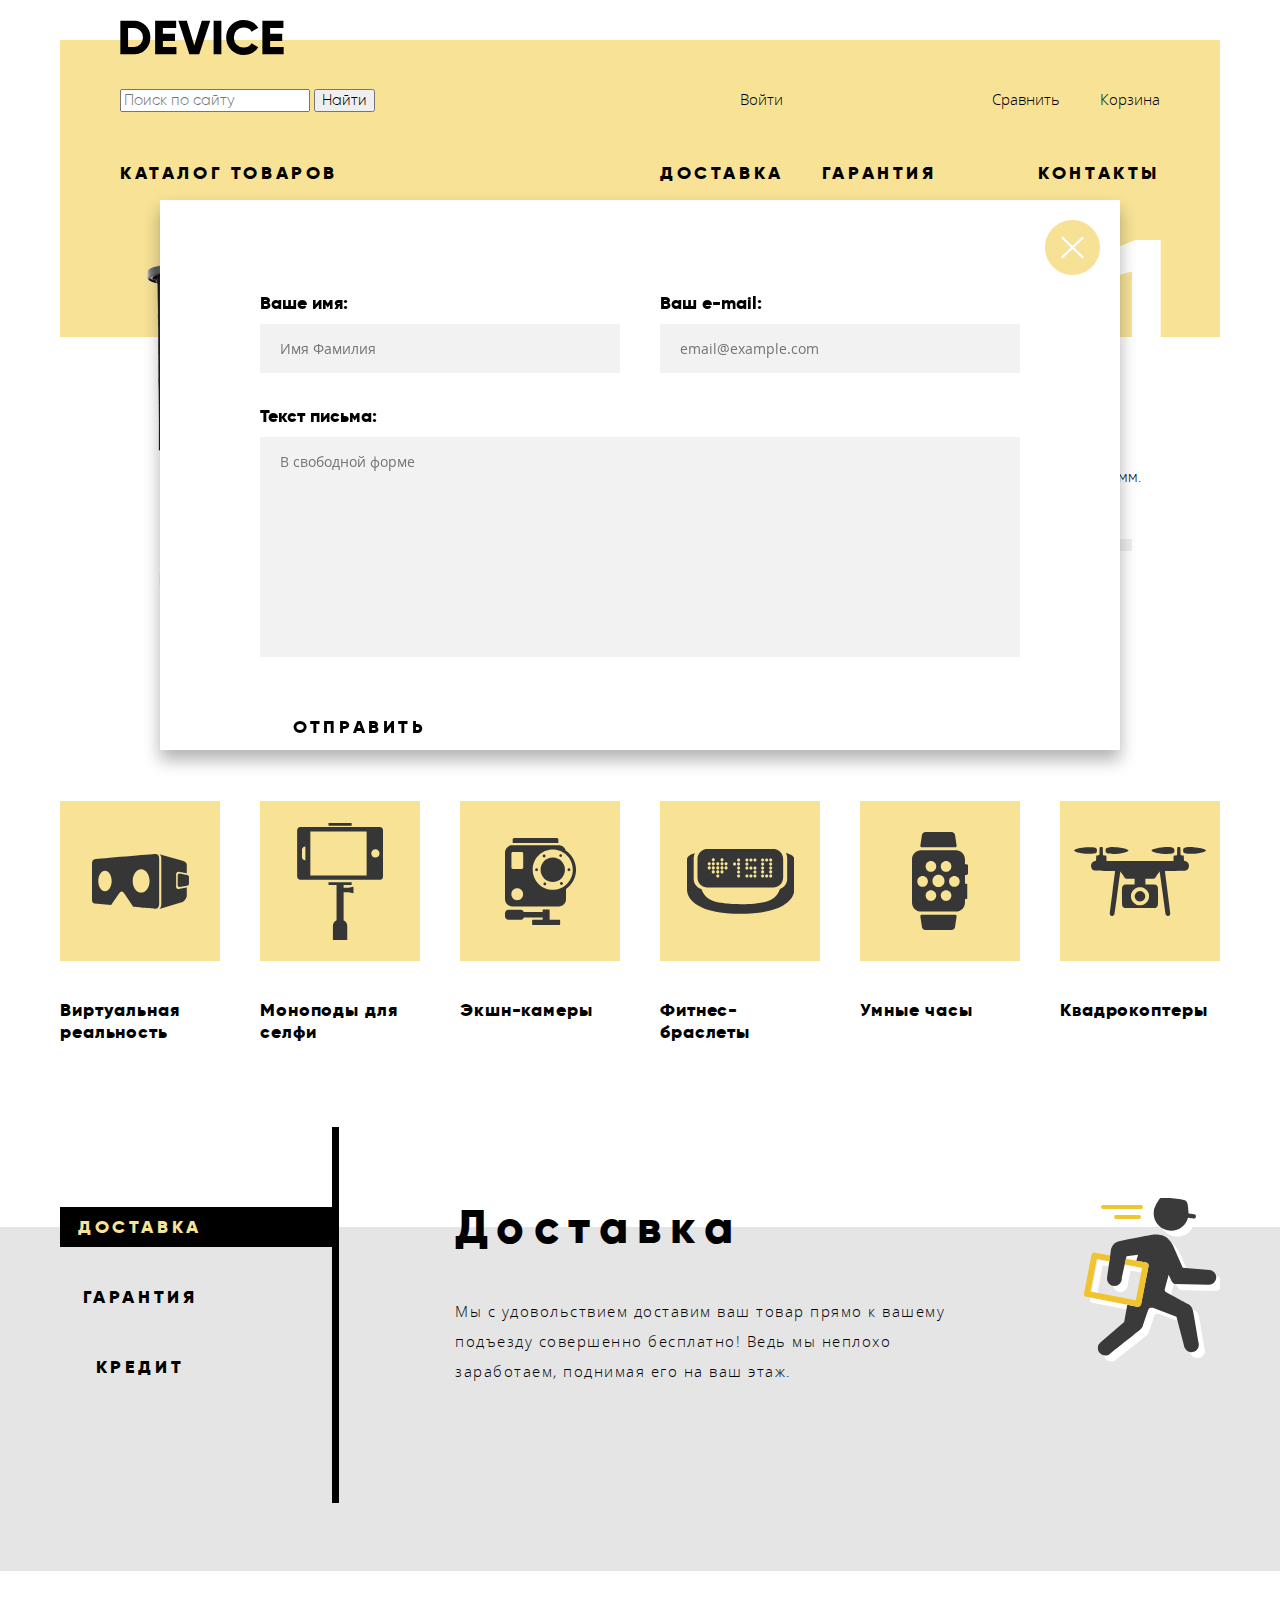
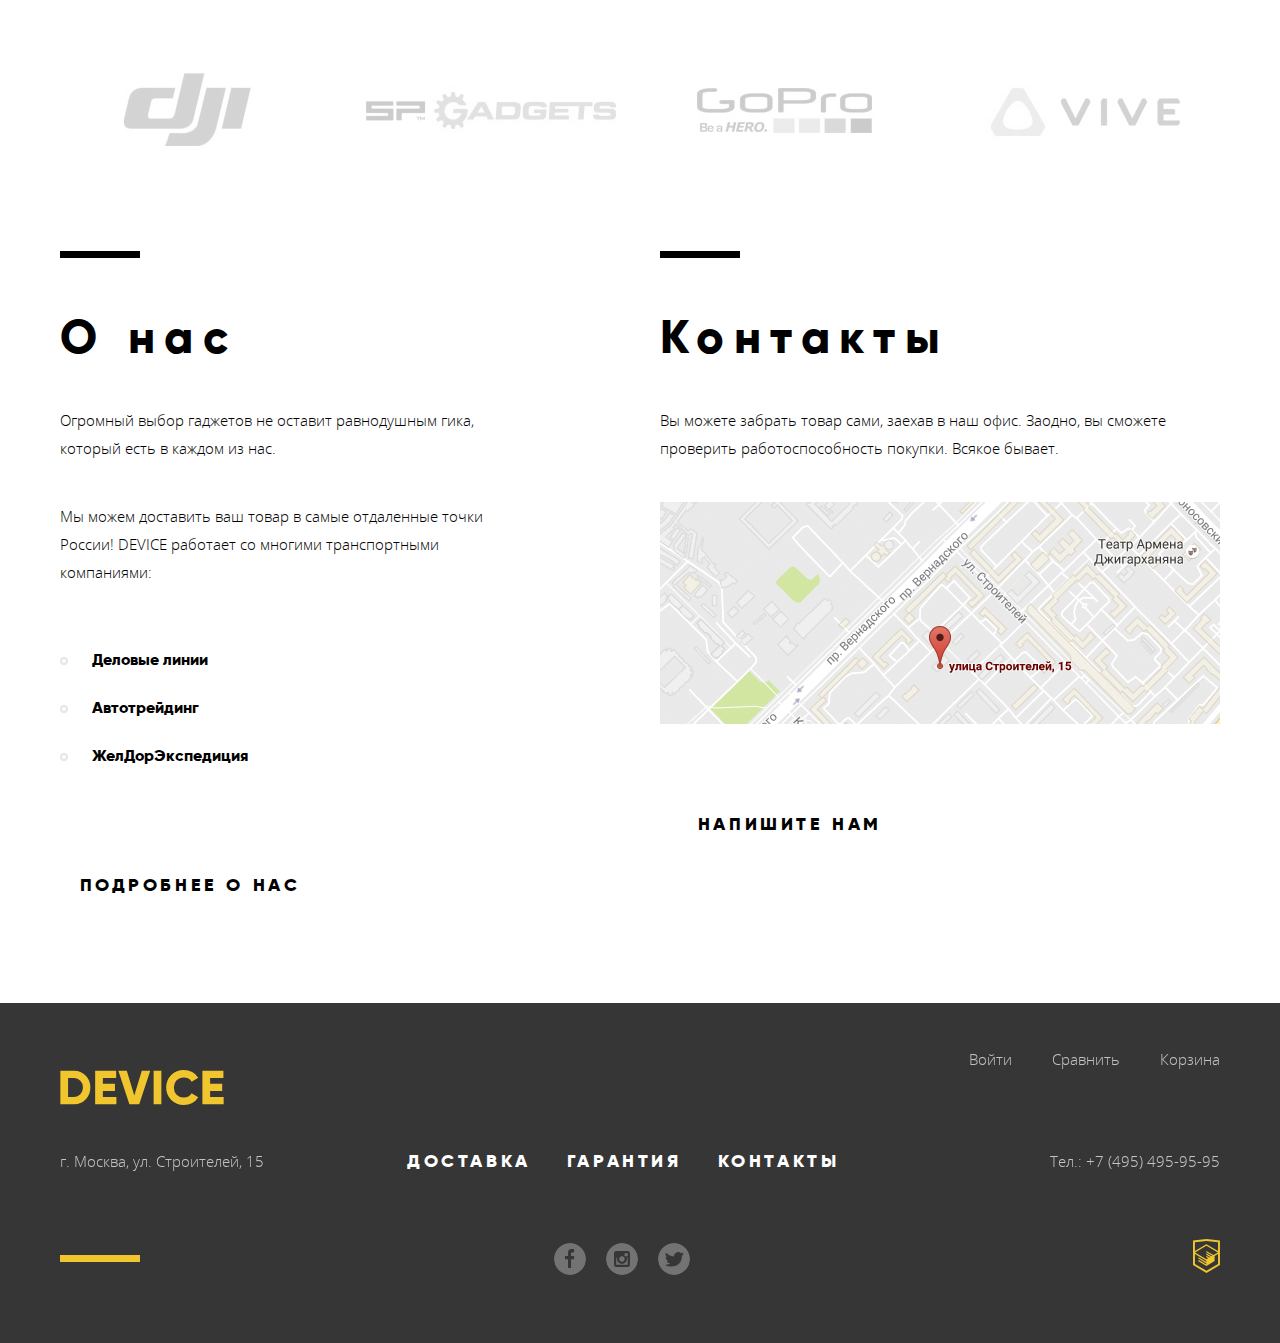
==== commit 85f2d8c7: "feat: add popup styles" ====
--- a/index.html
+++ b/index.html
@@ -69,8 +69,6 @@
           <svg class="logo__picture" width="164" height="35">
             <use xlink:href="#logo"></use>
           </svg>
-          <!-- <img src="img/content/logo-device.svg" width="163" height="35" alt="Логотип проекта Девайс"
-            class="logo__picture" /> -->
         </a>
         <div class="top-menu-container">
           <form action="https://echo.htmlacademy.ru/" class="search">
@@ -351,7 +349,7 @@
         </div>
       </section>
 
-      <div class="container">
+      <div class="container brands-container">
         <section class="brands">
           <h2 class="visually-hidden">Список брендов</h2>
           <ul class="brands__list list">
@@ -469,23 +467,23 @@
       <h2 class="visually-hidden">Напишите нам</h2>
       <div class="feedback__form-container">
         <form class="feedback__form" action="https://echo.htmlacademy.ru/" method="post">
-          <p>
+          <div class="feedback__name-field">
             <label for="feedback-name">Ваше имя:</label>
             <input type="text" class="feedback__form-field" name="feedback-name" id="feedback-name"
               placeholder="Имя Фамилия">
-          </p>
-
-          <p>
+          </div>
+
+          <div class="feedback__email-field">
             <label for="feedback-email">Ваш e-mail:</label>
             <input type="email" class="feedback__form-field" name="feedback-email" id="feedback-email"
               placeholder="email@example.com">
-          </p>
-
-          <p>
+          </div>
+
+          <div class="feedback__message-field">
             <label for="feedback-message">Текст письма:</label>
             <textarea name="feedback-message" class="feedback__form-field feedback-text" id="feedback-message" cols="30"
               rows="10" placeholder="В свободной форме"></textarea>
-          </p>
+          </div>
 
           <button type="submit" class="feedback__form-submit btn-reset-style extra-bold color-link">Отправить</button>
         </form>
--- a/css/style.css
+++ b/css/style.css
@@ -51,9 +51,10 @@
   --special-yellow: #f7e296;
   --special-green: #91c92f;
   --status-warning: #f6dada;
-  --white-30: rgb(255, 255, 255, 0.3);
-  --white-60: rgb(255, 255, 255, 0.6);
+  --white-30: rgba(255, 255, 255, 0.3);
+  --white-60: rgba(255, 255, 255, 0.6);
   --decor-black-shadow-opacity: rgba(0 0 0 / 0.3);
+  --black-40: rgba(0, 0, 0, 0.4);
   --decor-black-shadow-light-opacity: rgba(0 0 0 / 0.18);
 }
 
@@ -441,6 +442,7 @@
     var(--basic-white) 115px,
     var(--basic-grey-light) 115px
   );
+  margin-bottom: 90px;
 }
 
 .services-container {
@@ -537,8 +539,8 @@
 
 /* Brands */
 
-.brands {
-  margin-top: 90px;
+.brands-container {
+  margin-bottom: 90px;
 }
 
 .brands__list {
@@ -551,6 +553,7 @@
   height: 100px;
   opacity: 0.2;
   filter: grayscale(1);
+  cursor: pointer;
 }
 
 .brands__item:not(:last-child) {
@@ -582,8 +585,8 @@
 
 .information-container {
   display: flex;
+  justify-content: space-between;
   min-height: 666px;
-  margin-top: 90px;
   margin-bottom: 86px;
 }
 
@@ -591,7 +594,7 @@
 .contacts {
   display: flex;
   flex-direction: column;
-  width: 50%;
+  /*  width: 50%; */
 }
 
 .about::before,
@@ -604,11 +607,11 @@
 }
 
 .about {
-  padding-right: 107px;
+  width: 473px;
 }
 
 .contacts {
-  padding-left: 20px;
+  width: 560px;
 }
 
 .about .title,
@@ -723,7 +726,7 @@
 }
 
 .page-footer__socials-container::before {
-  content: '';
+  content: "";
   background-color: var(--special-yellow-dark);
   width: 80px;
   height: 7px;
@@ -732,6 +735,7 @@
 .socials__list {
   display: flex;
   justify-content: center;
+  padding-right: 90px;
 }
 
 .socials__link {
@@ -770,13 +774,61 @@
   background-image: url(../img/decor/icon-twitter.svg);
 }
 
+/* Map popup */
+
+.popup-map {
+  display: none;
+  position: fixed;
+  top: 50%;
+  left: 50%;
+  margin-top: -300px;
+  margin-left: -500px;
+}
+
+.popup-map__container {
+  position: relative;
+}
+
+.popup-map__close-button {
+  top: 29px;
+  right: 36px;
+}
+/* .popup-map img {
+  box-shadow: 0 5px 16px var(--decor-black-shadow-opacity);
+} */
+
+/* Form popup */
+
+.feedback {
+  position: fixed;
+  top: 50%;
+  left: 50%;
+  margin-top: -250px;
+  margin-left: -480px;
+  width: 960px;
+  height: 550px;
+}
 
 .feedback__form-container {
+  position: relative;
+  height: 100%;
+  padding-top: 92px;
+  padding-bottom: 69px;
+  padding-left: 100px;
+  padding-right: 100px;
   background-color: var(--basic-white);
   box-shadow: 0 10px 16px var(--decor-black-shadow-opacity);
 }
 
+.feedback__form {
+  display: flex;
+  flex-wrap: wrap;
+  justify-content: space-between;
+}
+
 .feedback__form label {
+  display: block;
+  margin-bottom: 10px;
   font-weight: 800;
   font-size: 18px;
   line-height: 22px;
@@ -785,6 +837,13 @@
 .feedback__form-field {
   background-color: var(--basic-medium-grey);
   border: 0;
+  width: 360px;
+  padding: 15px 20px;
+  font-family: "Open Sans", "Verdana", sans-serif;
+  font-weight: 400;
+  font-size: 14px;
+  line-height: 19px;
+  color: var(--black-40);
 }
 
 .feedback__form-field:hover {
@@ -801,15 +860,30 @@
   background-color: var(--status-warning);
 }
 
-.popup-map__container {
-  box-shadow: 0 5px 16px var(--decor-black-shadow-opacity);
+.feedback__message-field {
+  width: 100%;
+  margin-top: 32px;
 }
 
 .feedback-text {
+  width: 100%;
   resize: none;
 }
 
+.feedback__form-submit {
+  margin-top: 54px;
+  width: 200px;
+}
+
+.feedback__close-form {
+  top: 20px;
+  right: 20px;
+}
+
 .close-form-btn {
+  position: absolute;
+  width: 55px;
+  height: 55px;
   background-image: url(../img/decor/modal-close.svg);
   opacity: 0.5;
 }
@@ -822,6 +896,8 @@
 .close-form-btn:active {
   opacity: 0.3;
 }
+
+/**/
 
 .breadcrumbs__link {
   opacity: 0.3;
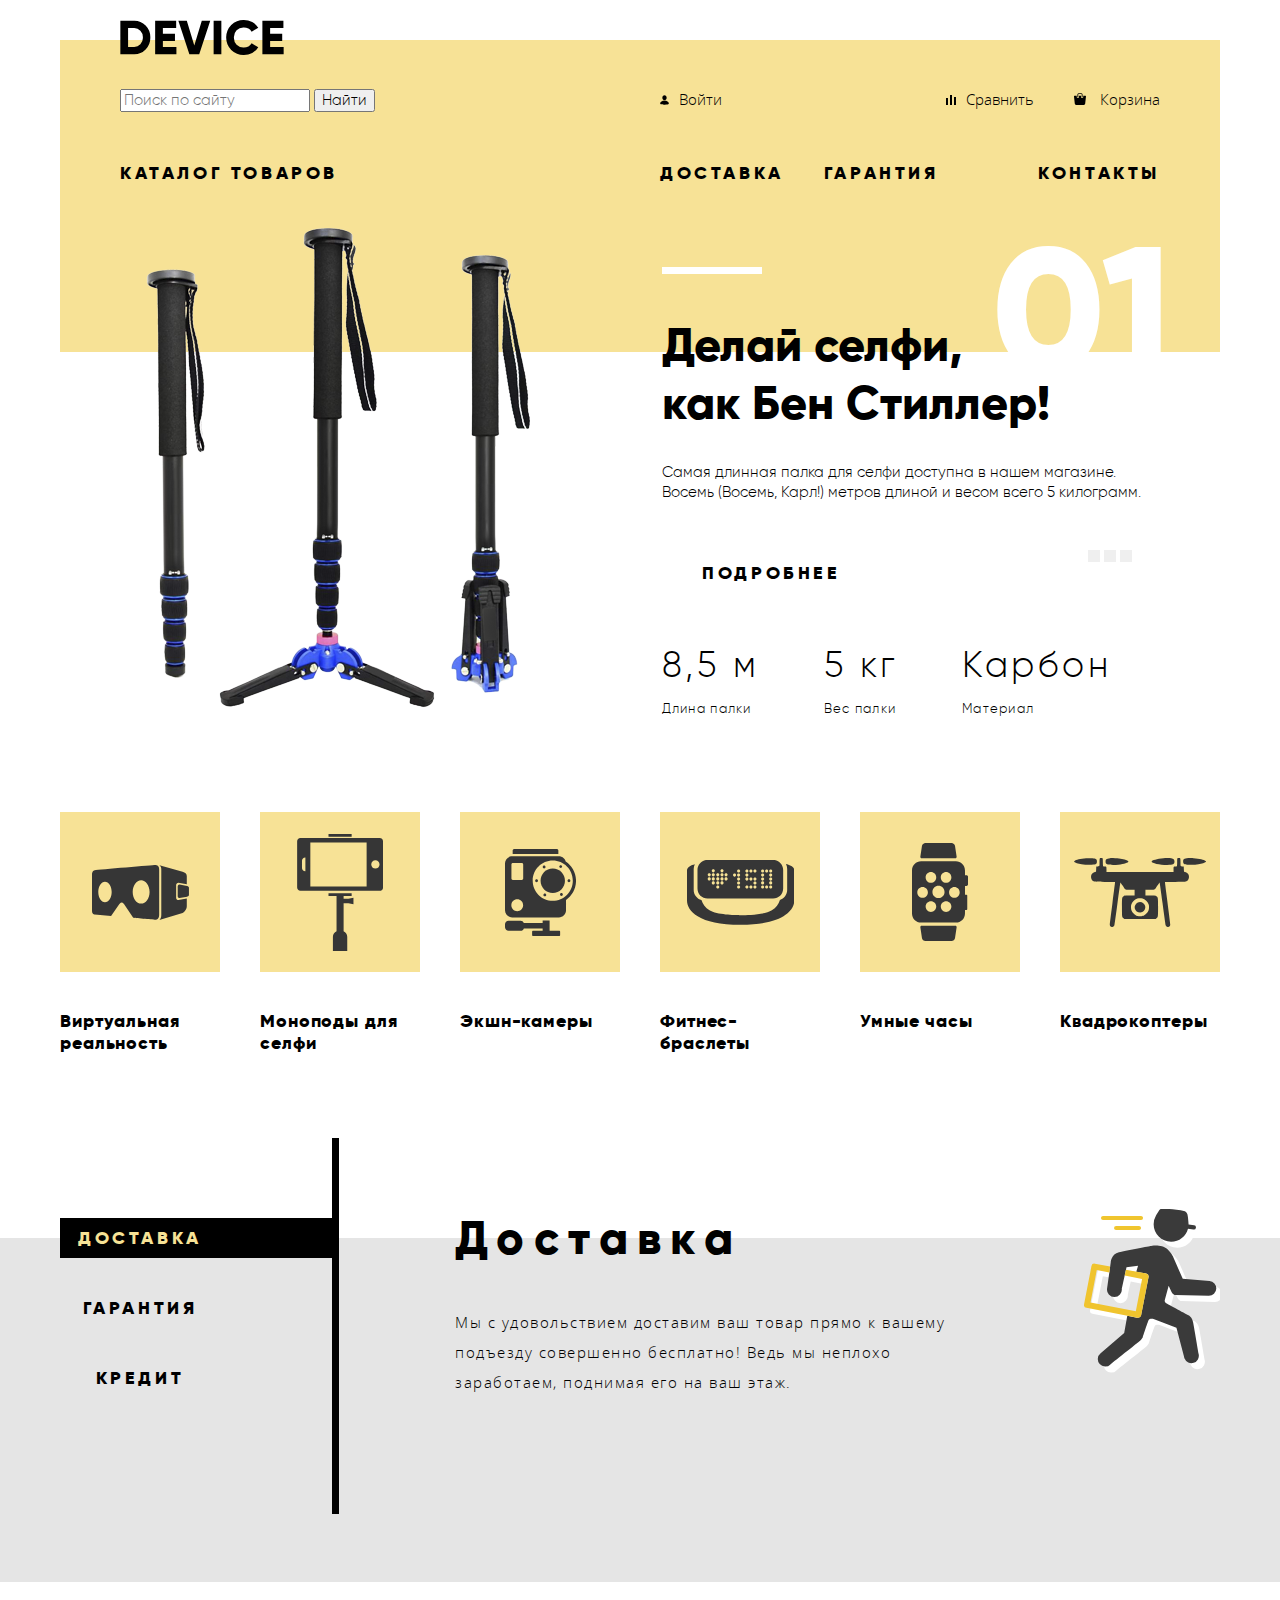
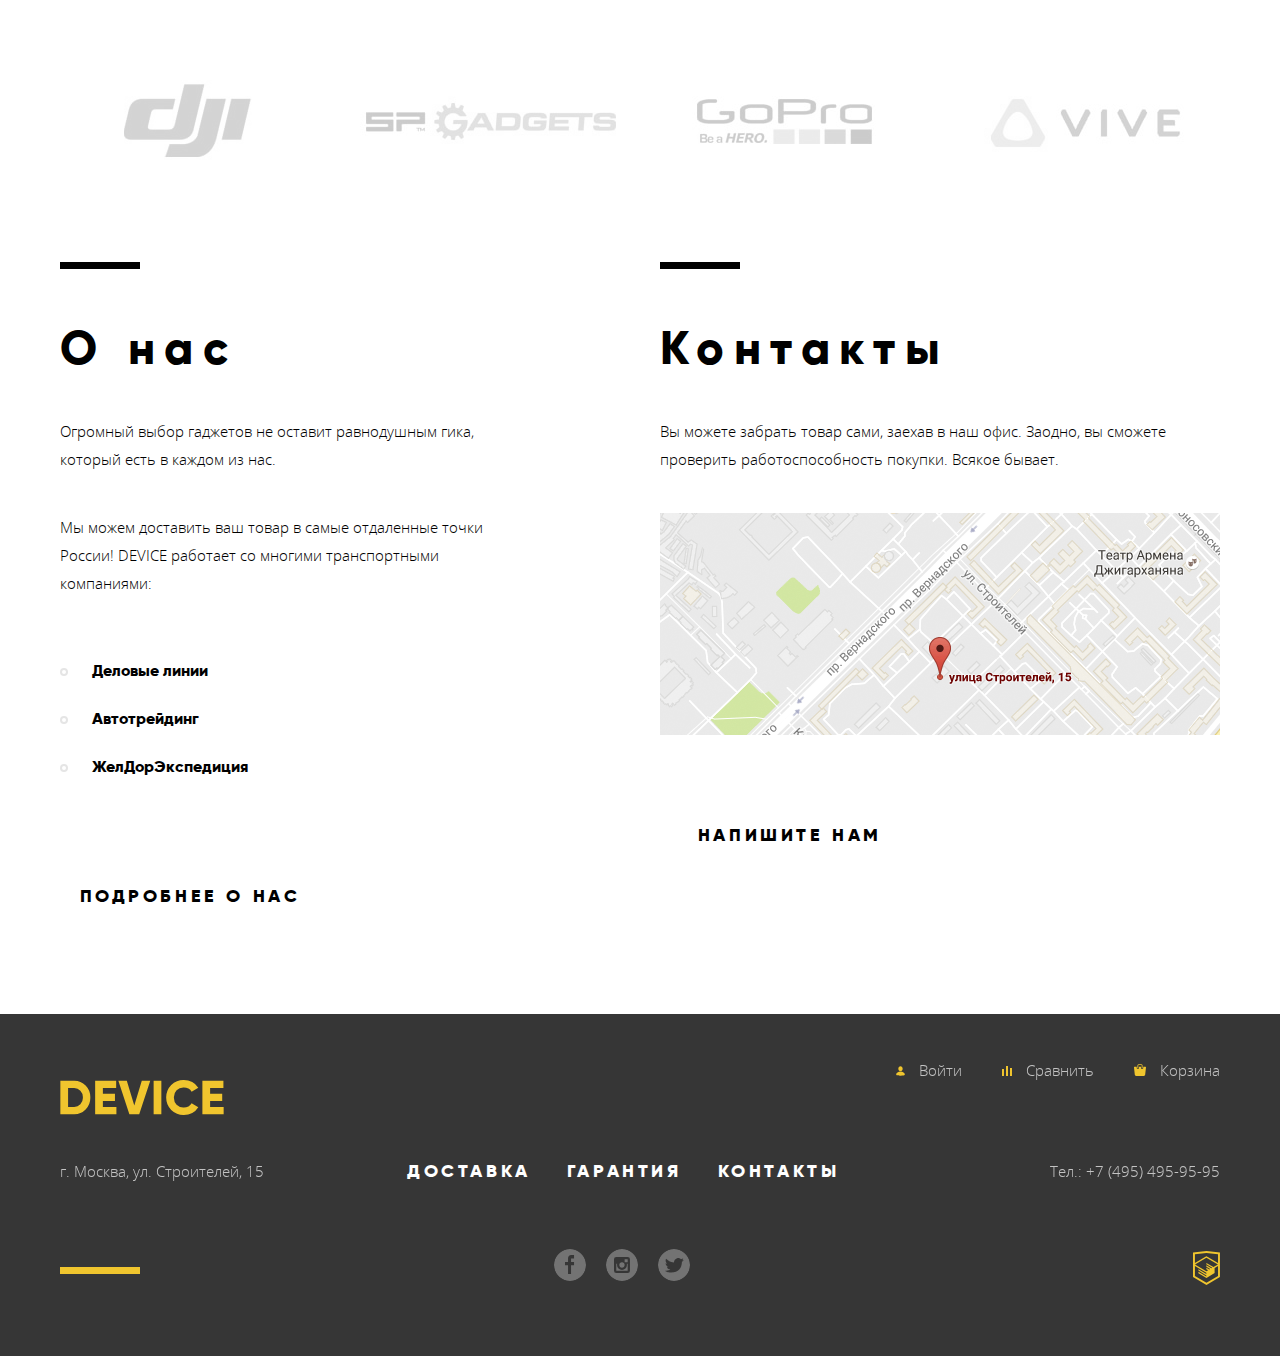
==== commit 895e2408: "feat: add more styles to header and footer" ====
--- a/index.html
+++ b/index.html
@@ -78,18 +78,25 @@
           </form>
 
           <ul class="user-menu list">
-            <li class="user-menu__item user-menu__item--no-username">
-              <a class="user-menu__link pseudo-opacity" aria-label="В личный
-                            кабинет пользователя"></a>
-            </li>
             <li class="user-menu__item user-menu__item--login">
-              <a href="/blank.html" class="user-menu__link pseudo-opacity">Войти</a>
-            </li>
-            <li class="user-menu__item">
-              <a href="/blank.html" class="user-menu__link pseudo-opacity">Сравнить</a>
-            </li>
-            <li class="user-menu__item">
-              <a href="/blank.html" class="user-menu__link pseudo-opacity">Корзина</a>
+              <a href="/blank.html" class="user-menu__link pseudo-opacity">
+                <svg class="user-menu__icon" width="9" height="10">
+                  <use xlink:href="#user"></use>
+                </svg>Войти</a>
+            </li>
+            <li class="user-menu__item user-menu__item--compare">
+              <a href="/blank.html" class="user-menu__link pseudo-opacity">
+                <svg class="user-menu__icon" width="10" height="10">
+                  <use xlink:href="#compare"></use>
+                </svg>Сравнить
+              </a>
+            </li>
+            <li class="user-menu__item user-menu__item--cart">
+              <a href="/blank.html" class="user-menu__link pseudo-opacity">
+                <svg class="user-menu__icon" width="12" height="12">
+                  <use xlink:href="#cart"></use>
+                </svg>
+                Корзина</a>
             </li>
           </ul>
         </div>
@@ -406,17 +413,29 @@
       <div class="page-footer__container container">
         <ul class="user-menu list">
           <li class="user-menu__item">
-            <a href="/blank.html" class="user-menu__link white-text">Войти</a>
+            <a href="blank.html" class="user-menu__link white-text">
+              <svg class="user-menu__icon" width="9" height="10">
+                <use xlink:href="#user"></use>
+              </svg>
+              <span class="pseudo-opacity--unordered">Войти</span></a>
           </li>
           <li class="user-menu__item">
-            <a href="/blank.html" class="user-menu__link white-text">Сравнить</a>
+            <a href="blank.html" class="user-menu__link white-text">
+              <svg class="user-menu__icon" width="10" height="10">
+                <use xlink:href="#compare"></use>
+              </svg>
+              <span class="pseudo-opacity--unordered">Сравнить</span></a>
           </li>
           <li class="user-menu__item">
-            <a href="/blank.html" class="user-menu__link white-text">Корзина</a>
+            <a href="blank.html" class="user-menu__link white-text">
+              <svg class="user-menu__icon" width="12" height="12">
+                <use xlink:href="#cart"></use>
+              </svg>
+              <span class="pseudo-opacity--unordered">Корзина</span></a>
           </li>
         </ul>
 
-        <a class="logo__link pseudo-opacity" aria-label="Ссылка на главную страницу">
+        <a class="logo__link pseudo-opacity">
           <svg class="logo__picture" width="164" height="35">
             <use xlink:href="#logo"></use>
           </svg>
--- a/css/style.css
+++ b/css/style.css
@@ -155,6 +155,30 @@
   opacity: 0.3;
 }
 
+.pseudo-opacity--reversed {
+  opacity: 0.3;
+}
+
+.pseudo-opacity--reversed:hover {
+  opacity: 0.7;
+}
+
+.pseudo-opacity--reversed:active {
+  opacity: 1;
+}
+
+.pseudo-opacity--unordered {
+  opacity: 0.7;
+}
+
+.pseudo-opacity--unordered:hover {
+  opacity: 1;
+}
+
+.pseudo-opacity--unordered:active {
+  opacity: 0.3;
+}
+
 .btn-reset-style {
   padding: 0;
   border: 0;
@@ -184,7 +208,7 @@
 
 .page-header {
   padding-top: 20px;
-  padding-bottom: 18px;
+  padding-bottom: 50px;
   padding-right: 60px;
   padding-left: 60px;
   background-image: linear-gradient(
@@ -208,16 +232,68 @@
 
 .user-menu {
   display: flex;
-  min-width: 500px;
+  flex-wrap: wrap;
+  min-width: 50%;
 }
 
 .user-menu__item--login {
   margin-right: auto;
 }
 
-.user-menu__item:last-child {
-  margin-left: 40px;
-}
+.user-menu__link {
+  display: block;
+  padding-left: 20px;
+  padding-right: 20px;
+  position: relative;
+}
+
+.user-menu__item:last-child .user-menu__link {
+  padding-right: 0;
+}
+
+.user-menu__item--username .user-menu__link {
+  padding-right: 0;
+}
+
+.user-menu__icon {
+  margin-right: 10px;
+}
+
+.page-footer .user-menu__icon {
+  color: var(--special-yellow-dark);
+}
+
+.user-menu__link:hover .user-menu__icon {
+  opacity: 0.6;
+}
+
+.user-menu__link:active .user-menu__icon {
+  opacity: 0.3;
+}
+
+/* .user-menu__link::before {
+  content: "";
+  width: 9px;
+  height: 10px;
+  position: absolute;
+  top: 5px;
+  left: 0;
+  background-repeat: no-repeat;
+  background-position: 0 0;
+}
+
+.user-menu__item--login .user-menu__link::before,
+.user-menu__item--username .user-menu__link::before {
+  background-image: url("/img/decor/user.svg");
+}
+
+.user-menu__item--compare .user-menu__link::before {
+  background-image: url("/img/decor/compare.svg");
+}
+
+.user-menu__item--cart .user-menu__link::before {
+  background-image: url("/img/decor/cart.svg");
+}*/
 
 .site-navigation {
   display: flex;
@@ -227,15 +303,25 @@
 .site-navigation__list {
   display: flex;
   min-width: 500px;
-}
-
-.site-navigation__item {
-  margin-right: 38px;
 }
 
 .site-navigation__item:last-child {
   margin-left: auto;
   margin-right: 0;
+}
+
+.site-navigation__link {
+  display: block;
+  padding-right: 20px;
+  padding-left: 20px;
+}
+
+.site-navigation__item:first-child .site-navigation__link {
+  padding-left: 0;
+}
+
+.site-navigation__item:last-child .site-navigation__link {
+  padding-right: 0;
 }
 
 .sub-menu {
@@ -270,7 +356,7 @@
     var(--special-yellow) 135px,
     var(--basic-white) 40px
   );
-  padding-top: 17px;
+  margin-top: -17px;
   margin-bottom: 76px;
 }
 
@@ -304,7 +390,7 @@
   width: 100px;
   height: 7px;
   position: absolute;
-  top: 51px;
+  top: 50px;
   background-color: var(--basic-white);
 }
 
@@ -313,7 +399,7 @@
   margin-bottom: -88px;
   font-weight: 800;
   font-size: 179px;
-  line-height: 170px;
+  line-height: 187px;
   letter-spacing: 0;
   text-transform: uppercase;
   color: var(--basic-white);
@@ -347,6 +433,8 @@
 
 .promo-slider__properties {
   display: flex;
+  flex-wrap: wrap;
+  margin: 0;
 }
 
 .promo-slider__properties-item {
@@ -394,6 +482,7 @@
 
 .categories__list {
   display: flex;
+  flex-wrap: wrap;
   justify-content: space-between;
   padding-top: 20px;
   padding-bottom: 20px;
@@ -545,6 +634,7 @@
 
 .brands__list {
   display: flex;
+  flex-wrap: wrap;
 }
 
 .brands__item {
@@ -662,22 +752,6 @@
   justify-content: flex-end;
 }
 
-.user-menu__item {
-  margin-left: 40px;
-}
-
-.page-footer .user-menu__link {
-  opacity: 0.7;
-}
-
-.page-footer .user-menu__link:hover {
-  opacity: 1;
-}
-
-.page-footer .user-menu__link:active {
-  opacity: 0.3;
-}
-
 .page-footer .logo__picture {
   color: var(--special-yellow-dark);
 }
@@ -695,13 +769,14 @@
   justify-content: center;
 }
 
-.page-footer .site-navigation__item:not(:last-child) {
-  margin-left: 0;
-  margin-right: 36px;
-}
-
 .page-footer .site-navigation__item:last-child {
-  margin-left: 0;
+  margin: 0;
+}
+
+.page-footer .site-navigation__link {
+  display: block;
+  padding-left: 18px;
+  padding-right: 18px;
 }
 
 .footer__address,
@@ -734,8 +809,15 @@
 
 .socials__list {
   display: flex;
+  flex-wrap: wrap;
   justify-content: center;
   padding-right: 90px;
+}
+
+.socials__item {
+  margin-right: 10px;
+  margin-left: 10px;
+  margin-bottom: 10px;
 }
 
 .socials__link {
@@ -755,11 +837,6 @@
 .socials__link:active,
 .socials__link:focus {
   opacity: 0.1;
-}
-
-.socials__item {
-  margin-right: 10px;
-  margin-left: 10px;
 }
 
 .socials__link--facebook {
@@ -800,10 +877,11 @@
 /* Form popup */
 
 .feedback {
+  display: none;
   position: fixed;
   top: 50%;
   left: 50%;
-  margin-top: -250px;
+  margin-top: -275px;
   margin-left: -480px;
   width: 960px;
   height: 550px;
@@ -897,7 +975,33 @@
   opacity: 0.3;
 }
 
-/**/
+/* Catalog */
+
+h1.title {
+  padding-left: 60px;
+  margin-top: 44px;
+  margin-bottom: 30px;
+}
+
+.breadcrumbs {
+  padding-left: 60px;
+}
+
+.breadcrumbs__list {
+  display: flex;
+  flex-flow: row wrap;
+  margin-bottom: 50px;
+}
+
+.breadcrumbs__item::after {
+  content: url("/img/decor/nav-arrow.svg");
+  padding-left: 18px;
+  padding-right: 18px;
+}
+
+.breadcrumbs__item:last-child:after {
+  content: "";
+}
 
 .breadcrumbs__link {
   opacity: 0.3;
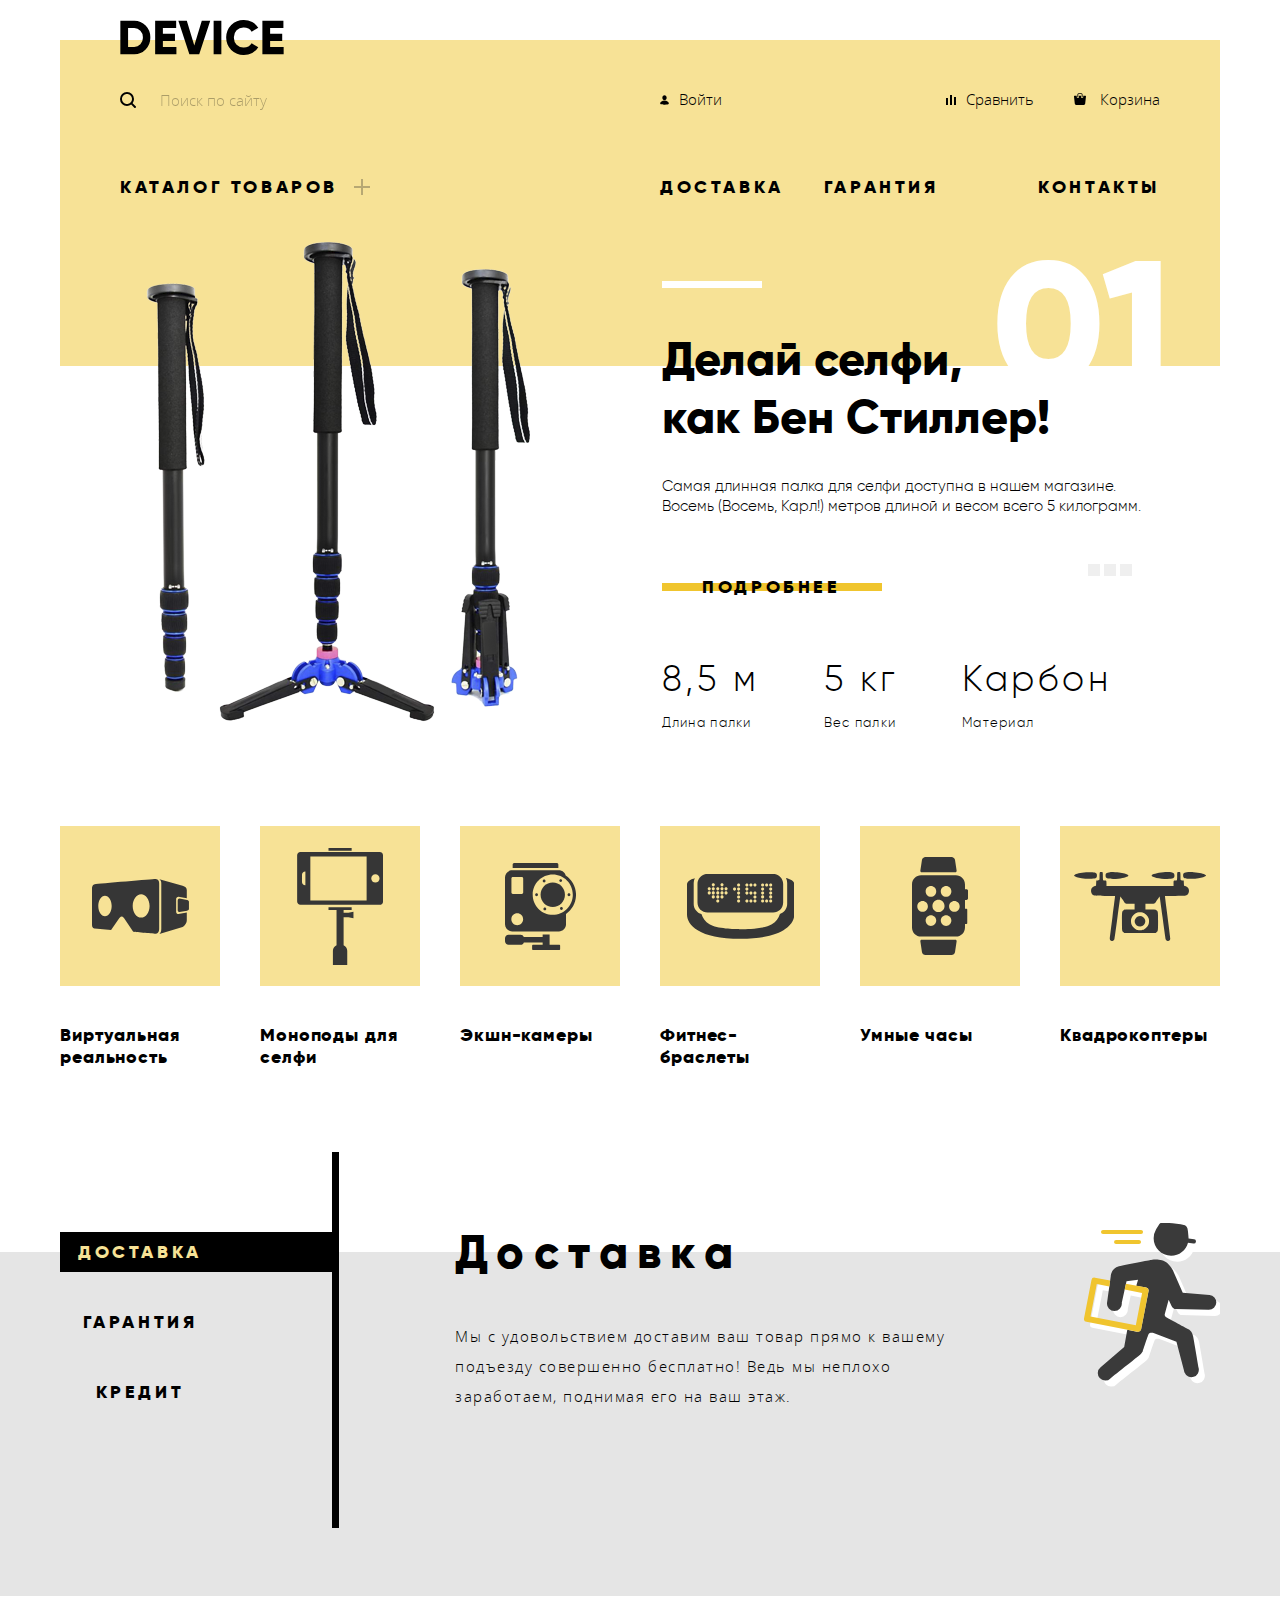
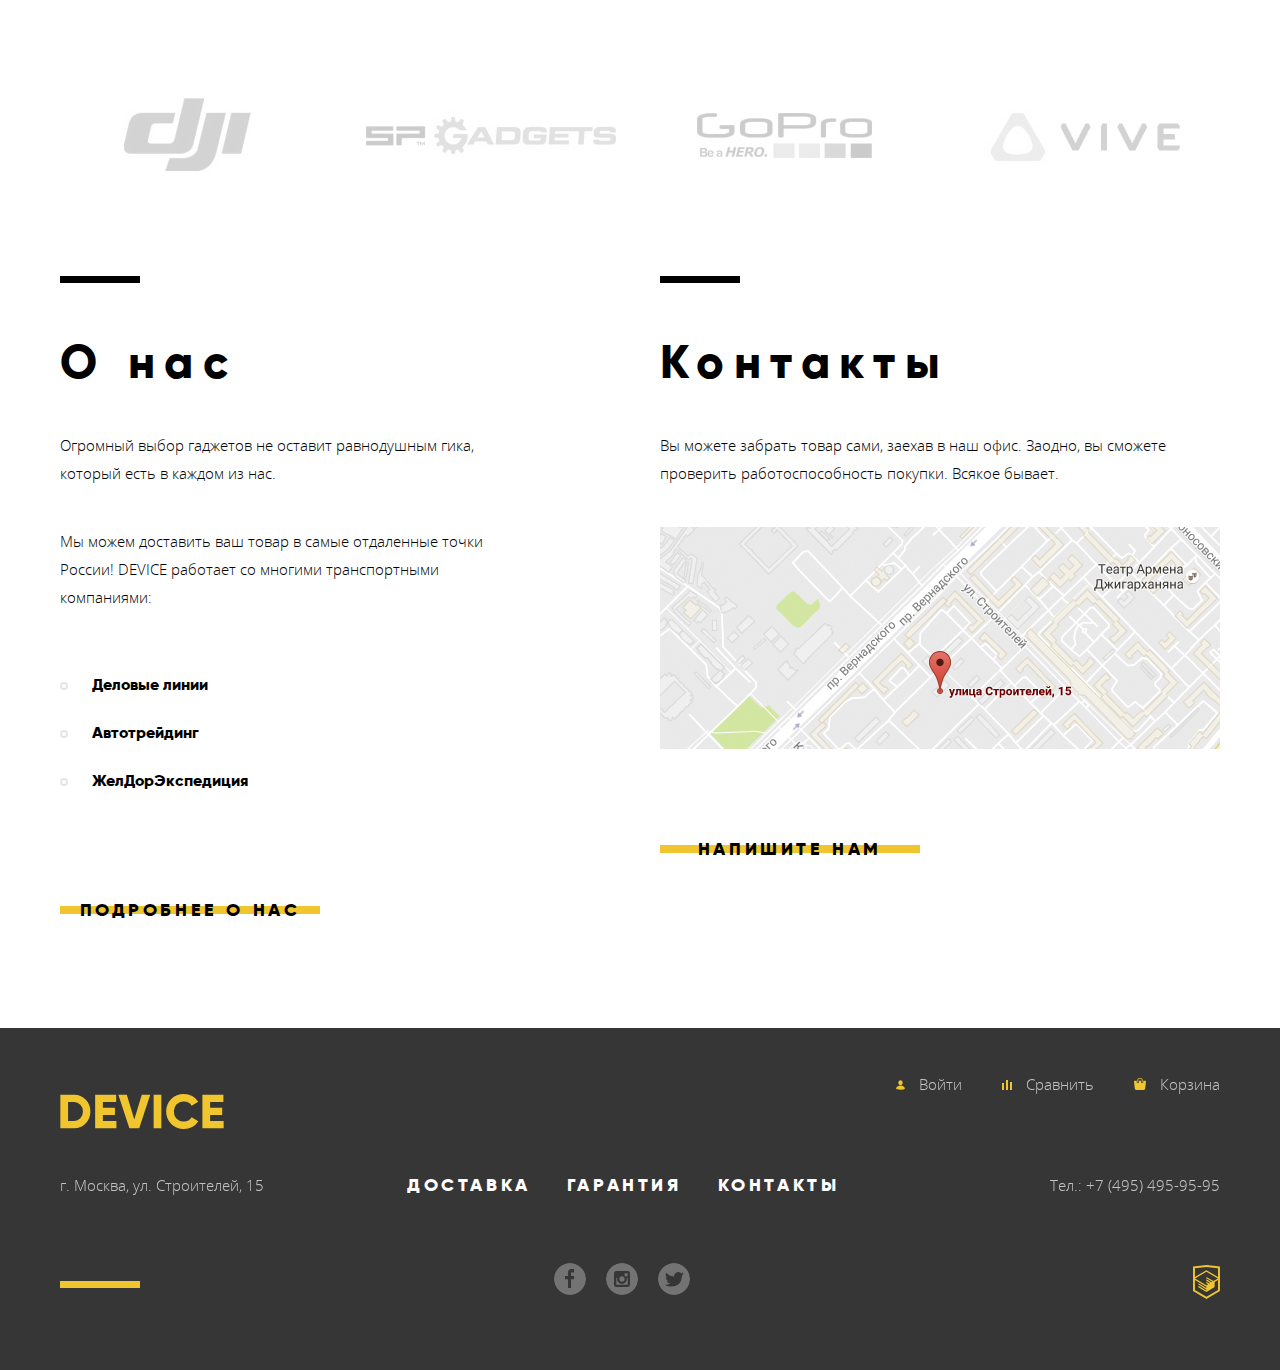
==== commit 716b7b49: "feat: add buttons styles and finish catalog styles" ====
--- a/index.html
+++ b/index.html
@@ -72,9 +72,10 @@
         </a>
         <div class="top-menu-container">
           <form action="https://echo.htmlacademy.ru/" class="search">
-            <label for="search" class="visually-hidden">Поле поиска по сайту</label>
-            <input type="text" name="search" id="search" placeholder="Поиск по сайту" />
-            <button type="submit">Найти</button>
+            <label for="search" class="search-icon"><span class="visually-hidden">Поле поиска по сайту</span></label>
+            <input type="text" name="search" id="search" class="search-field" placeholder="Поиск по сайту" />
+            <button type="submit" class="search-button" tabindex="0"><span
+                class="search-button__text">Найти</span></button>
           </form>
 
           <ul class="user-menu list">
@@ -174,7 +175,8 @@
                   Самая длинная палка для селфи доступна в нашем магазине.<br />
                   Восемь (Восемь, Карл!) метров длиной и весом всего 5 килограмм.
                 </p>
-                <a href="/blank.html" class="promo-slider__link extra-bold color-link">Подробнее</a>
+                <a href="/blank.html" class="promo-slider__link extra-bold color-link">
+                  <span class="color-link__text">Подробнее</span></a>
                 <dl class="promo-slider__properties">
                   <div class="promo-slider__properties-item">
                     <dt class="promo-slider__term">Длина палки</dt>
@@ -205,7 +207,9 @@
                   Мотивирующие фитнес-браслеты помогут найти в себе силы<br />
                   не пропускать занятия и соблюдать диету.
                 </p>
-                <a href="/blank.html" class="promo-slider__link extra-bold color-link">Подробнее</a>
+                <a href="/blank.html" class="promo-slider__link extra-bold color-link">
+                  <span class="color-link__text">Подробнее</span>
+                </a>
                 <dl class="promo-slider__properties">
                   <div class="promo-slider__properties-item">
                     <dt class="promo-slider__term">Без подзарядки</dt>
@@ -228,7 +232,9 @@
                   Этот обычный, на первый взгляд, квадрокоптер оснащен<br />
                   мощным лазером, замаскированным под стандартную камеру.
                 </p>
-                <a href="/blank.html" class="promo-slider__link extra-bold color-link">Подробнее</a>
+                <a href="/blank.html" class="promo-slider__link extra-bold color-link">
+                  <span class="color-link__text">Подробнее</span>
+                </a>
                 <dl class="promo-slider__properties">
                   <div class="promo-slider__properties-item">
                     <dt class="promo-slider__term">Дальность полета</dt>
@@ -316,13 +322,16 @@
 
           <ul class="services-navigation list">
             <li class="services-navigation__item services-navigation__item--active">
-              <a href="/index.html" class="services-navigation__item-link extra-bold color-link">доставка</a>
+              <a href="/index.html" class="services-navigation__item-link extra-bold color-link">
+                <span class="color-link__text">доставка</span></a>
             </li>
             <li class="services-navigation__item">
-              <a href="/index.html" class="services-navigation__item-link extra-bold color-link">гарантия</a>
+              <a href="/index.html" class="services-navigation__item-link extra-bold color-link">
+                <span class="color-link__text">гарантия</span></a>
             </li>
             <li class="services-navigation__item">
-              <a href="/index.html" class="services-navigation__item-link extra-bold color-link">кредит</a>
+              <a href="/index.html" class="services-navigation__item-link extra-bold color-link">
+                <span class="color-link__text">кредит</span></a>
             </li>
           </ul>
 
@@ -392,7 +401,8 @@
             <li class="partners__item">Автотрейдинг</li>
             <li class="partners__item">ЖелДорЭкспедиция</li>
           </ul>
-          <a href="/blank.html" class="about__link extra-bold color-link">подробнее о нас</a>
+          <a href="/blank.html" class="about__link extra-bold color-link">
+            <span class="color-link__text">подробнее о нас</span></a>
         </section>
 
         <section class="contacts">
@@ -404,7 +414,8 @@
           <a href="/blank.html">
             <img src="img/content/map.png" width="560" height="222" alt="Карта" />
           </a>
-          <a href="/blank.html" class="feedback__link extra-bold color-link">напишите нам</a>
+          <a href="/blank.html" class="feedback__link extra-bold color-link">
+            <span class="color-link__text">напишите нам</span></a>
         </section>
       </div>
     </main>
@@ -504,7 +515,8 @@
               rows="10" placeholder="В свободной форме"></textarea>
           </div>
 
-          <button type="submit" class="feedback__form-submit btn-reset-style extra-bold color-link">Отправить</button>
+          <button type="submit" class="feedback__form-submit btn-reset-style extra-bold color-link">
+            <span class="color-link__text">Отправить</span></button>
         </form>
       </div>
       <button type="button" class="feedback__close-form btn-reset-style close-form-btn">
--- a/css/style.css
+++ b/css/style.css
@@ -55,6 +55,7 @@
   --white-60: rgba(255, 255, 255, 0.6);
   --decor-black-shadow-opacity: rgba(0 0 0 / 0.3);
   --black-40: rgba(0, 0, 0, 0.4);
+  --black-60: rgba(0, 0, 0, 0.6);
   --decor-black-shadow-light-opacity: rgba(0 0 0 / 0.18);
 }
 
@@ -144,6 +145,33 @@
   position: relative;
   display: block;
   text-align: center;
+  cursor: pointer;
+}
+
+.color-link:not(.services-navigation__item-link):before {
+  content: "";
+  position: absolute;
+  width: 100%;
+  height: 8px;
+  left: 0;
+  top: 0;
+  background-color: var(--special-yellow-dark);
+  transform: translateY(7px);
+  transition-duration: 200ms;
+  transition-property: height, transform;
+}
+
+.color-link:not(.services-navigation__item-link):hover::before {
+  height: 40px;
+  transform: translateY(-9px);
+}
+
+.color-link__text {
+  position: relative;
+}
+
+.color-link:not(.services-navigation__item-link):active .color-link__text {
+  color: var(--decor-black-shadow-light-opacity);
 }
 
 .pseudo-opacity[href]:hover {
@@ -230,6 +258,83 @@
   padding-bottom: 50px;
 }
 
+.search {
+  display: flex;
+  align-items: center;
+  position: relative;
+}
+
+.search-icon {
+  position: absolute;
+  top: 3px;
+  width: 16px;
+  height: 16px;
+  background-image: url("/img/decor/icon-search.svg");
+  background-repeat: no-repeat;
+}
+
+.search-field {
+  background: transparent;
+  border: none;
+  font-size: 15px;
+  line-height: 20px;
+  padding-left: 40px;
+  padding-bottom: 14px;
+  border-bottom: 2px solid transparent;
+  color: var(--decor-black-shadow-opacity);
+}
+
+.search:hover .search-field {
+  color: var(--black-60);
+}
+
+.search:focus-within .search-field {
+  outline: none;
+  border: 0;
+  border-bottom: 2px solid var(--basic-black);
+  color: var(--basic-black);
+}
+
+.search-field::placeholder {
+  opacity: 0.3;
+  color: var(--basic-black);
+}
+
+.search-field:hover::placeholder {
+  opacity: 0.6;
+}
+
+.search-field:focus::placeholder {
+  opacity: 1;
+}
+
+.search-button {
+  display: none;
+  position: absolute;
+  bottom: 0;
+  left: 100%;
+  text-transform: uppercase;
+  background: transparent;
+  outline: none;
+  border: 2px solid #000000;
+  padding: 15px 17px;
+}
+
+.search:focus-within .search-button {
+  display: block;
+}
+
+.search-button:hover,
+.search-button:focus {
+  background-color: var(--basic-black);
+  color: var(--basic-white);
+}
+
+.search-button:focus,
+.search-button:active {
+  color: var(--white-30);
+}
+
 .user-menu {
   display: flex;
   flex-wrap: wrap;
@@ -271,33 +376,14 @@
   opacity: 0.3;
 }
 
-/* .user-menu__link::before {
-  content: "";
-  width: 9px;
-  height: 10px;
-  position: absolute;
-  top: 5px;
-  left: 0;
-  background-repeat: no-repeat;
-  background-position: 0 0;
-}
-
-.user-menu__item--login .user-menu__link::before,
-.user-menu__item--username .user-menu__link::before {
-  background-image: url("/img/decor/user.svg");
-}
-
-.user-menu__item--compare .user-menu__link::before {
-  background-image: url("/img/decor/compare.svg");
-}
-
-.user-menu__item--cart .user-menu__link::before {
-  background-image: url("/img/decor/cart.svg");
-}*/
-
 .site-navigation {
   display: flex;
   justify-content: space-between;
+  position: relative;
+  margin-right: -60px;
+  margin-left: -60px;
+  padding-right: 60px;
+  padding-left: 60px;
 }
 
 .site-navigation__list {
@@ -324,11 +410,41 @@
   padding-right: 0;
 }
 
+.site-navigation__catalog-link {
+  display: flex;
+  align-items: center;
+}
+
+.site-navigation__catalog-link::after {
+  content: "";
+  display: inline-block;
+  background-image: url("/img/decor/icon-plus.svg");
+  background-repeat: no-repeat;
+  margin-left: 16px;
+  opacity: 0.3;
+  width: 16px;
+  height: 16px;
+}
+
+.site-navigation__catalog-link:hover::after {
+  opacity: 0.3;
+}
+
 .sub-menu {
   display: none;
-  /* display: flex; */
-  padding-top: 12px;
+  position: absolute;
+  z-index: 1;
+  left: 0;
+  width: 100%;
+  padding-top: 30px;
   padding-bottom: 26px;
+  padding-right: 60px;
+  padding-left: 60px;
+  background-color: var(--special-yellow);
+}
+
+.sub-menu-container:hover .sub-menu {
+  display: flex;
 }
 
 .sub-menu__section {
@@ -684,7 +800,6 @@
 .contacts {
   display: flex;
   flex-direction: column;
-  /*  width: 50%; */
 }
 
 .about::before,
@@ -870,9 +985,6 @@
   top: 29px;
   right: 36px;
 }
-/* .popup-map img {
-  box-shadow: 0 5px 16px var(--decor-black-shadow-opacity);
-} */
 
 /* Form popup */
 
@@ -1009,15 +1121,24 @@
   line-height: 19px;
 }
 
-.breadcrumbs__link:not(.breadcrumbs__link--current):hover {
+.breadcrumbs__link[href]:hover {
   opacity: 0.6;
 }
 
-.breadcrumbs__link:not(.breadcrumbs__link--current):active {
+.breadcrumbs__link[href]:active {
   opacity: 0.1;
 }
 
+/* Page content */
+
+.page-content {
+  display: flex;
+  width: 100%;
+}
+
 .filter {
+  padding-right: 70px;
+  padding-left: calc(50% - 520px);
   background-image: linear-gradient(
     to bottom,
     var(--basic-grey-darker) 70px,
@@ -1034,23 +1155,87 @@
   letter-spacing: 0.1em;
 }
 
+.filter__title {
+  margin: 0;
+  padding-top: 25px;
+  padding-bottom: 25px;
+}
+
+.filter__options {
+  padding-top: 70px;
+}
+
+.filter__options fieldset {
+  margin: 0;
+  padding: 0;
+  border: 0;
+  margin-bottom: 38px;
+}
+
 .filter__options legend {
+  width: 100%;
+  padding-top: 15px;
+  padding-bottom: 30px;
+  border-top: 2px solid var(--basic-black);
   font-weight: 800;
   font-size: 14px;
   line-height: 17px;
   letter-spacing: 0.1em;
 }
 
-.filter__options span,
-.filter__options input {
+.form-label {
   font-size: 14px;
-  line-height: 17px;
+  line-height: 19px;
+}
+
+.range-filter {
+  position: relative;
+  width: 200px;
+  padding-top: 8px;
+}
+
+.range-progress {
+  width: 100%;
+  height: 2px;
+  background-color: var(--decor-black-shadow-light-opacity);
+}
+
+.range-fill {
+  width: 60%;
+  display: block;
+  height: 100%;
+  background-color: var(--special-green);
+}
+
+.price-controls {
+  width: 200px;
+}
+
+.toggle {
+  position: absolute;
+  top: -1px;
+  width: 4px;
+  height: 4px;
+  box-sizing: content-box;
+  background-color: var(--basic-grey-light);
+  border: 8px solid var(--basic-white);
+  border-radius: 50%;
+  box-shadow: 0 2px 2px var(--decor-black-shadow-light-opacity);
+  cursor: pointer;
+}
+
+.toggle.max-price {
+  left: calc(60% - 10px);
+}
+
+.price-controls {
+  padding-top: 17px;
 }
 
 .price-controls input {
   border: 0;
   background-color: transparent;
-  -moz-appearance: textfield;
+  width: 75px;
 }
 
 .price-controls input::-webkit-inner-spin-button,
@@ -1058,13 +1243,113 @@
   -webkit-appearance: none;
 }
 
-.form-label {
-  font-size: 14px;
-  line-height: 19px;
+.color-options__item,
+.bluetooth-options__item {
+  margin-bottom: 15px;
+}
+
+.check,
+.radio {
+  display: flex;
+  align-items: center;
+  cursor: pointer;
+}
+
+.check__input:hover + .check__box,
+.radio__input:hover + .radio__button {
+  opacity: 0.6;
+}
+
+.check__input:active + .check__box,
+.radio__input:active + .radio__button {
+  opacity: 1;
+}
+
+.check__input:disabled + .check__box,
+.radio__input:disabled + .radio__button {
+  opacity: 0.25;
+}
+
+.check__input,
+.radio__input {
+  -webkit-appearance: none;
+  -moz-appearance: none;
+  appearance: none;
+}
+
+.check__input:checked + .check__box::before {
+  content: "";
+  position: absolute;
+  top: 25%;
+  left: 16%;
+  width: 14px;
+  height: 10px;
+  background-image: url("/img/decor/check.svg");
+  background-repeat: no-repeat;
+  background-position: 0 0;
+}
+
+.radio__input:checked + .radio__button::before {
+  content: "";
+  position: absolute;
+  top: 6px;
+  left: 6px;
+  width: 8px;
+  height: 8px;
+  border: 4px solid var(--basic-black);
+  border-radius: 50%;
+}
+
+.check__box,
+.radio__button {
+  position: relative;
+  width: 24px;
+  height: 24px;
+  margin-right: 18px;
+  border: 2px solid var(--basic-black);
+}
+
+.check__box {
+  border-radius: 2px;
+}
+
+.radio__button {
+  border-radius: 50%;
+}
+
+.filter__submit-btn {
+  width: 100%;
+  margin-top: 12px;
+}
+
+.catalog-section {
+  width: 100%;
 }
 
 .sort {
+  display: flex;
+  flex-wrap: wrap;
+  align-items: center;
+  padding-top: 25px;
+  padding-bottom: 25px;
+  padding-right: calc(100% - 830px);
   background-color: var(--basic-grey-light);
+}
+
+.sort__list {
+  display: flex;
+  flex-wrap: wrap;
+  width: 400px;
+}
+
+.sort__title {
+  margin: 0;
+  margin-left: 72px;
+  margin-right: 74px;
+}
+
+.sort__item {
+  margin-right: 30px;
 }
 
 .sort__link {
@@ -1086,7 +1371,61 @@
   opacity: 1;
 }
 
-.catalog__item h3 {
+.sort-type {
+  margin-left: auto;
+  padding-right: 4px;
+}
+
+.sort-type__link {
+  opacity: 0.2;
+  color: var(--basic-black);
+}
+
+.sort-type__link:not(:last-child) {
+  margin-right: 16px;
+}
+
+.sort-type__link--active,
+.sort-type__link:active {
+  opacity: 1;
+}
+
+.sort-type__link:hover {
+  opacity: 0.4;
+}
+
+.catalog {
+  padding-top: 70px;
+  padding-left: 72px;
+  padding-bottom: 78px;
+  padding-right: calc(100% - 830px);
+}
+
+.catalog__list {
+  display: grid;
+  grid-template-columns: 1fr 1fr;
+  gap: 48px 40px;
+  margin-bottom: 40px;
+}
+
+.catalog__item {
+  position: relative;
+}
+
+.catalog__item:hover img {
+  opacity: 0.7;
+}
+
+.catalog__item-info {
+  display: flex;
+  justify-content: space-between;
+  align-items: baseline;
+  margin-top: 30px;
+}
+
+.catalog__item-header {
+  margin: 0;
+  max-width: 270px;
   font-weight: 800;
   font-size: 18px;
   line-height: 22px;
@@ -1099,8 +1438,24 @@
   letter-spacing: 0.05em;
 }
 
-.catalog__item-actions--hidden {
-  display: none;
+.catalog__item-actions {
+  position: absolute;
+  z-index: -1;
+  top: 180px;
+  left: calc(50% - 100px);
+  display: flex;
+  align-items: center;
+  flex-direction: column;
+}
+
+.catalog__item:hover .catalog__item-actions,
+.catalog__item:focus-within .catalog__item-actions {
+  z-index: 1;
+}
+
+.catalog__item-to-cart {
+  width: 200px;
+  margin-bottom: 20px;
 }
 
 .catalog__item-to-compare {
@@ -1119,6 +1474,7 @@
 }
 
 .catalog__item-tag {
+  position: absolute;
   font-weight: 800;
   font-size: 12px;
   line-height: 15px;
@@ -1127,7 +1483,17 @@
 }
 
 .pagination {
+  display: flex;
+  justify-content: space-between;
   background-color: var(--basic-grey-lightest);
+}
+
+.pagination__btn {
+  display: flex;
+  align-items: center;
+  width: 120px;
+  padding: 25px 30px;
+  cursor: pointer;
 }
 
 .pagination__btn:hover,
@@ -1139,6 +1505,16 @@
   opacity: 0.3;
 }
 
+.pagination__list {
+  display: flex;
+  flex-wrap: wrap;
+  align-items: center;
+}
+
+.pagination__link {
+  padding: 25px 15px;
+}
+
 .pagination__link:not(.pagination__link--active) {
   opacity: 0.3;
 }
